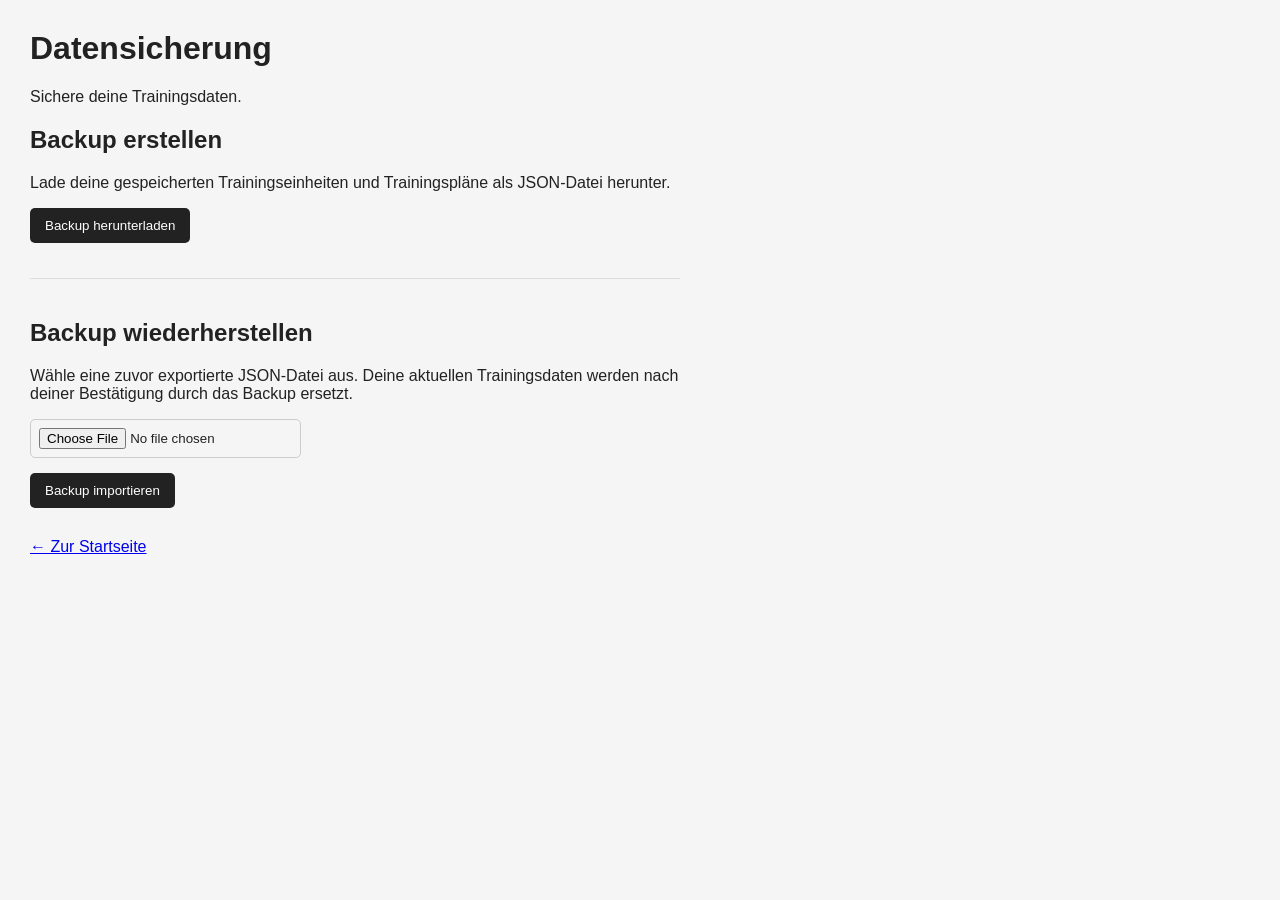
==== backup.html @ e6b53d6e "Add files via upload" ====
<!DOCTYPE html>
<html lang="de">
<head>
    <meta charset="UTF-8">
    <meta name="viewport" content="width=device-width, initial-scale=1.0">

    <title>Datensicherung – Gym Tracker</title>

    <!-- Gemeinsames Design -->
    <link rel="stylesheet" href="style.css">

    <!-- Funktionen zum Laden gespeicherter Daten -->
    <script src="storage.js" defer></script>

    <!-- Funktionen zur Datensicherung -->
    <script src="backup.js" defer></script>
</head>

<body>

    <header>
        <h1>Datensicherung</h1>
        <p>Sichere deine Trainingsdaten.</p>
    </header>

    <main>

        <section>
            <h2>Backup erstellen</h2>

            <p>
                Lade deine gespeicherten Trainingseinheiten
                und Trainingspläne als JSON-Datei herunter.
            </p>

            <!-- Startet den Export der Daten -->
            <button type="button" id="export-backup">
                Backup herunterladen
            </button>

            <!-- Meldung nach dem Export -->
            <p id="backup-status" role="status"></p>
        </section>

        <!-- ==========================================
            BACKUP IMPORTIEREN
            ========================================== -->

        <section id="import-section">

            <h2>Backup wiederherstellen</h2>

            <p>
                Wähle eine zuvor exportierte JSON-Datei aus.
                Deine aktuellen Trainingsdaten werden nach
                deiner Bestätigung durch das Backup ersetzt.
            </p>

            <!-- Nur JSON-Dateien zur Auswahl anbieten -->
            <input
                type="file"
                id="backup-file"
                accept=".json,application/json"
            >

            <!-- Importierte Daten überprüfen und wiederherstellen -->
            <button type="button" id="import-backup">
                Backup importieren
            </button>

            <!-- Erfolgsmeldungen und Fehler -->
            <p id="import-status" role="status"></p>

        </section>

        <nav>
            <a href="index.html">← Zur Startseite</a>
        </nav>

    </main>

</body>
</html>
---- style.css ----
/* ==========================================
   ALLGEMEINES DESIGN
   ========================================== */

body {
    font-family: Arial, sans-serif;
    background-color: #f5f5f5;
    color: #222;
    margin: 30px;
}

/* Hauptbereich der Anwendung */
main {
    max-width: 650px;
}


/* ==========================================
   ÜBUNGEN UND SÄTZE
   ========================================== */

/* Rahmen für einzelne Übungen */
.exercise {
    background-color: white;
    border: 1px solid #ddd;
    border-radius: 8px;
    padding: 20px;
    margin-bottom: 20px;
}

/* Abstand zwischen den Sätzen */
.set {
    margin-bottom: 15px;
}


/* ==========================================
   EINGABEFELDER UND BUTTONS
   ========================================== */

input {
    padding: 8px;
    margin: 5px;
    border: 1px solid #ccc;
    border-radius: 5px;
}

button {
    padding: 10px 15px;
    background-color: #222;
    color: white;
    border: none;
    border-radius: 5px;
    cursor: pointer;
}

/* Button verändert sich beim Darüberfahren */
button:hover {
    background-color: #444;
}


/* ==========================================
   TRAININGSHISTORIE
   ========================================== */

/* Einzelne gespeicherte Trainingseinheit */
.history-workout {
    background-color: white;
    border: 1px solid #ddd;
    border-radius: 8px;
    padding: 15px;
    margin-bottom: 15px;
}

/* Anklickbare Überschrift des Trainings */
.history-workout summary {
    cursor: pointer;
    font-weight: bold;
    padding: 5px;
}

/* Abstand der angezeigten Sätze */
.history-workout p {
    margin: 8px 0;
}

/* Übungsüberschriften */
.history-workout h4 {
    margin-top: 20px;
    margin-bottom: 10px;
}

/* Navigation am Seitenende */
nav {
    margin-top: 30px;
}


/* ==========================================
   LETZTE TRAININGSWERTE
   ========================================== */

.last-workout-info {
    background-color: #f5f5f5;
    border-radius: 6px;
    padding: 12px;
    margin: 15px 0;
}

.last-workout-info h4 {
    margin-top: 0;
}

.last-workout-info p {
    margin: 6px 0;
}


/* ==========================================
   ENTFERNEN-BUTTONS
   ========================================== */

/* Rote Buttons zum Entfernen */
.remove-set,
.remove-exercise {
    background-color: #dc3545;
    font-size: 12px;
    padding: 7px 10px;
    margin: 5px 0 10px;
}

/* Button beim Darüberfahren */
.remove-set:hover,
.remove-exercise:hover {
    background-color: #b02a37;
}


/* ==========================================
   TRAININGSPLAN ERSTELLEN
   ========================================== */

/* Abstand zwischen den Übungen */
.plan-exercise {
    background-color: white;
    border: 1px solid #ddd;
    border-radius: 8px;
    padding: 15px;
    margin-bottom: 12px;
}

/* Entfernen-Button */
.remove-plan-exercise {
    background-color: #dc3545;
}

.remove-plan-exercise:hover {
    background-color: #b02a37;
}


/* ==========================================
   TRAININGSPLÄNE AUF DER STARTSEITE
   ========================================== */

/* Einzelne Trainingsplan-Karte */
.plan-card {
    background-color: white;
    border: 1px solid #ddd;
    border-radius: 8px;
    padding: 15px;
    margin: 12px 0;
}

/* Name des Trainingsplans */
.plan-card h3 {
    margin-top: 0;
}

/* Anzahl der Übungen */
.plan-card p {
    color: #666;
    margin-bottom: 0;
}


/* ==========================================
   ANKLICKBARE TRAININGSPLÄNE
   ========================================== */

.plan-card {
    display: block;
    text-decoration: none;
    color: inherit;
    cursor: pointer;
}

/* Visuelles Feedback beim Darüberfahren */
.plan-card:hover {
    background-color: #f0f0f0;
    border-color: #aaa;
}


/* ==========================================
   AKTIONEN FÜR TRAININGSPLÄNE
   ========================================== */

.plan-action {
    display: inline-block;
    padding: 10px 14px;
    margin: 8px 8px 0 0;
    background-color: #222;
    color: white;
    text-decoration: none;
    border-radius: 5px;
    font-size: 14px;
}

.plan-action:hover {
    background-color: #444;
}


/* ==========================================
   TRAININGSPLAN LÖSCHEN
   ========================================== */

/* Roter Löschen-Button */
.delete-plan {
    background-color: #dc3545;
    margin: 8px 0 0;
}

.delete-plan:hover {
    background-color: #b02a37;
}


/* ==========================================
   BACKUP IMPORTIEREN
   ========================================== */

/* Abstand zum oberen Exportbereich */
#import-section {
    margin-top: 35px;
    padding-top: 20px;
    border-top: 1px solid #ddd;
}

/* Abstand für die Dateiauswahl */
#backup-file {
    display: block;
    margin: 15px 0;
}


/* ==========================================
   TRAININGSHISTORIE - LÖSCHEN
   ========================================== */

/* Löschen-Button in einer Trainingseinheit */
.delete-workout {
    background-color: #dc3545;
    margin-top: 15px;
}

.delete-workout:hover {
    background-color: #b02a37;
}


/* ==========================================
   EINZELNE ÜBUNGEN AUS HISTORIE ENTFERNEN
   ========================================== */

.delete-exercise-history {
    background-color: #dc3545;
    font-size: 12px;
    padding: 7px 10px;
    margin: 5px 0 15px;
}

.delete-exercise-history:hover {
    background-color: #b02a37;
}


/* ==========================================
   GESPEICHERTE SÄTZE BEARBEITEN
   ========================================== */

/* Einzelner Satz in der Trainingshistorie */
.history-set {
    margin: 10px 0;
}

/* Kleiner Bearbeiten-Button */
.edit-set {
    margin-left: 12px;
    padding: 5px 10px;
    font-size: 12px;
}

/* Formular zum Bearbeiten eines Satzes */
.set-edit-form {
    display: flex;
    flex-wrap: wrap;
    gap: 8px;
    margin: 10px 0;
}

/* Eingabefelder für Gewicht und Wiederholungen */
.set-edit-form input {
    width: 90px;
    box-sizing: border-box;
}


/* ==========================================
   TRAININGSSTATISTIKEN
   ========================================== */

/* Abstand zwischen den Bereichen */
#statistics-section {
    margin-top: 30px;
}

/* Reiter nebeneinander anzeigen */
.stat-tabs {
    display: flex;
    flex-wrap: wrap;
    gap: 8px;
    margin: 20px 0;
}

/* Standarddesign der Reiter */
.stat-tab {
    background-color: #e5e5e5;
    color: #222;
}

/* Aktuell ausgewählter Reiter */
.stat-tab.active {
    background-color: #2563eb;
    color: white;
}

/* Bereich für das Diagramm */
#chart-container {
    background-color: white;
    border: 1px solid #ddd;
    border-radius: 8px;
    padding: 15px;
    margin-top: 20px;
}

/* Diagramm an die Bildschirmbreite anpassen */
#chart-container svg {
    display: block;
    width: 100%;
    height: auto;
}

/* Übungsauswahl */
#exercise-select {
    padding: 10px;
    border: 1px solid #ccc;
    border-radius: 5px;
}
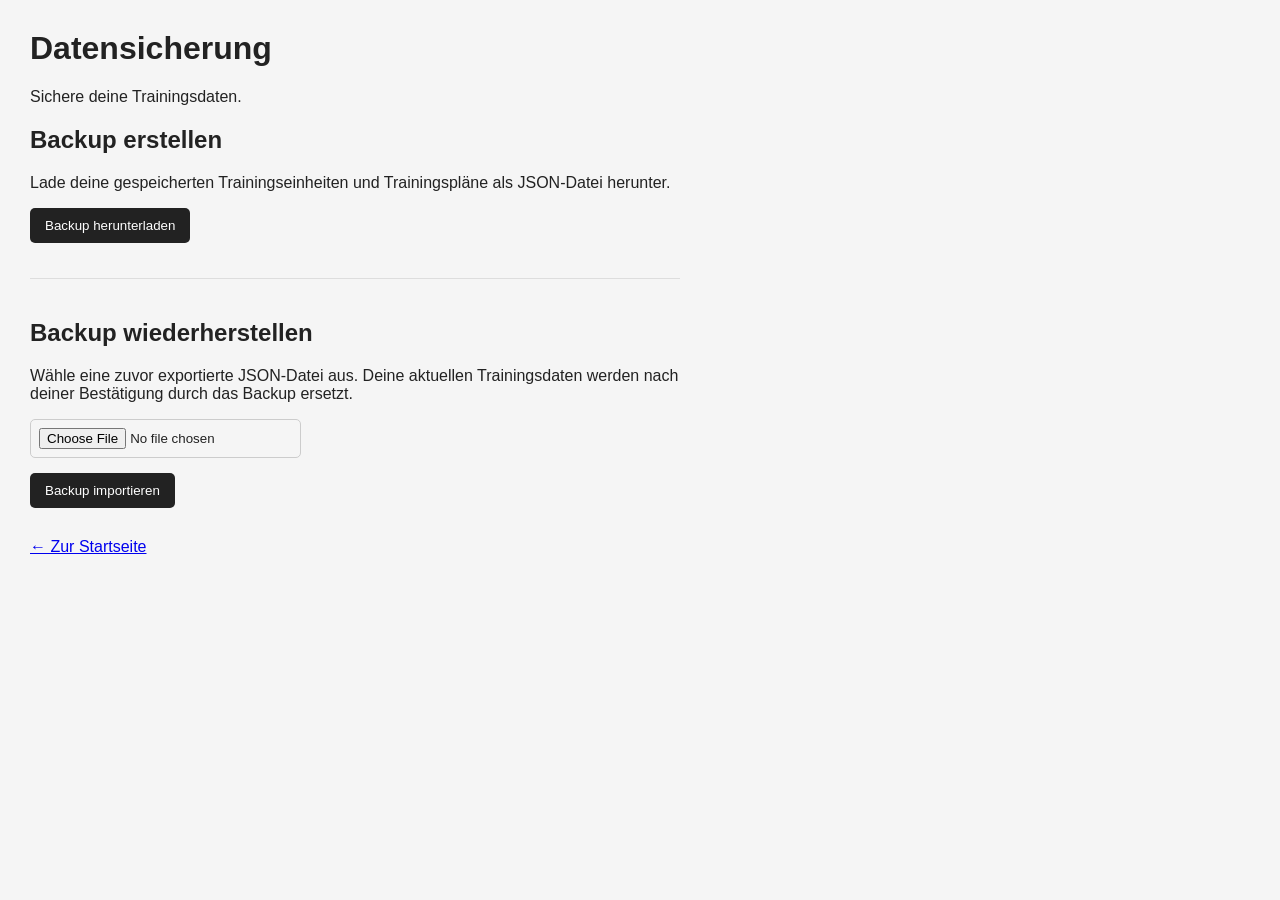
==== commit 4a5bf71b: "Aktuelle Gym-Tracker-Version sichern" ====
--- a/backup.html
+++ b/backup.html
@@ -1,84 +1,84 @@
-
-<!DOCTYPE html>
-<html lang="de">
-<head>
-    <meta charset="UTF-8">
-    <meta name="viewport" content="width=device-width, initial-scale=1.0">
-
-    <title>Datensicherung – Gym Tracker</title>
-
-    <!-- Gemeinsames Design -->
-    <link rel="stylesheet" href="style.css">
-
-    <!-- Funktionen zum Laden gespeicherter Daten -->
-    <script src="storage.js" defer></script>
-
-    <!-- Funktionen zur Datensicherung -->
-    <script src="backup.js" defer></script>
-</head>
-
-<body>
-
-    <header>
-        <h1>Datensicherung</h1>
-        <p>Sichere deine Trainingsdaten.</p>
-    </header>
-
-    <main>
-
-        <section>
-            <h2>Backup erstellen</h2>
-
-            <p>
-                Lade deine gespeicherten Trainingseinheiten
-                und Trainingspläne als JSON-Datei herunter.
-            </p>
-
-            <!-- Startet den Export der Daten -->
-            <button type="button" id="export-backup">
-                Backup herunterladen
-            </button>
-
-            <!-- Meldung nach dem Export -->
-            <p id="backup-status" role="status"></p>
-        </section>
-
-        <!-- ==========================================
-            BACKUP IMPORTIEREN
-            ========================================== -->
-
-        <section id="import-section">
-
-            <h2>Backup wiederherstellen</h2>
-
-            <p>
-                Wähle eine zuvor exportierte JSON-Datei aus.
-                Deine aktuellen Trainingsdaten werden nach
-                deiner Bestätigung durch das Backup ersetzt.
-            </p>
-
-            <!-- Nur JSON-Dateien zur Auswahl anbieten -->
-            <input
-                type="file"
-                id="backup-file"
-                accept=".json,application/json"
-            >
-
-            <!-- Importierte Daten überprüfen und wiederherstellen -->
-            <button type="button" id="import-backup">
-                Backup importieren
-            </button>
-
-            <!-- Erfolgsmeldungen und Fehler -->
-            <p id="import-status" role="status"></p>
-
-        </section>
-
-        <nav>
-            <a href="index.html">← Zur Startseite</a>
-        </nav>
-
-    </main>
-
-</body>
-</html>
+
+<!DOCTYPE html>
+<html lang="de">
+<head>
+    <meta charset="UTF-8">
+    <meta name="viewport" content="width=device-width, initial-scale=1.0">
+
+    <title>Datensicherung – Gym Tracker</title>
+
+    <!-- Gemeinsames Design -->
+    <link rel="stylesheet" href="style.css">
+
+    <!-- Funktionen zum Laden gespeicherter Daten -->
+    <script src="storage.js" defer></script>
+
+    <!-- Funktionen zur Datensicherung -->
+    <script src="backup.js" defer></script>
+</head>
+
+<body>
+
+    <header>
+        <h1>Datensicherung</h1>
+        <p>Sichere deine Trainingsdaten.</p>
+    </header>
+
+    <main>
+
+        <section>
+            <h2>Backup erstellen</h2>
+
+            <p>
+                Lade deine gespeicherten Trainingseinheiten
+                und Trainingspläne als JSON-Datei herunter.
+            </p>
+
+            <!-- Startet den Export der Daten -->
+            <button type="button" id="export-backup">
+                Backup herunterladen
+            </button>
+
+            <!-- Meldung nach dem Export -->
+            <p id="backup-status" role="status"></p>
+        </section>
+
+        <!-- ==========================================
+            BACKUP IMPORTIEREN
+            ========================================== -->
+
+        <section id="import-section">
+
+            <h2>Backup wiederherstellen</h2>
+
+            <p>
+                Wähle eine zuvor exportierte JSON-Datei aus.
+                Deine aktuellen Trainingsdaten werden nach
+                deiner Bestätigung durch das Backup ersetzt.
+            </p>
+
+            <!-- Nur JSON-Dateien zur Auswahl anbieten -->
+            <input
+                type="file"
+                id="backup-file"
+                accept=".json,application/json"
+            >
+
+            <!-- Importierte Daten überprüfen und wiederherstellen -->
+            <button type="button" id="import-backup">
+                Backup importieren
+            </button>
+
+            <!-- Erfolgsmeldungen und Fehler -->
+            <p id="import-status" role="status"></p>
+
+        </section>
+
+        <nav>
+            <a href="index.html">← Zur Startseite</a>
+        </nav>
+
+    </main>
+
+</body>
+</html>
--- a/style.css
+++ b/style.css
@@ -1,372 +1,1326 @@
-
-/* ==========================================
-   ALLGEMEINES DESIGN
-   ========================================== */
-
-body {
-    font-family: Arial, sans-serif;
-    background-color: #f5f5f5;
-    color: #222;
-    margin: 30px;
-}
-
-/* Hauptbereich der Anwendung */
-main {
-    max-width: 650px;
-}
-
-
-/* ==========================================
-   ÜBUNGEN UND SÄTZE
-   ========================================== */
-
-/* Rahmen für einzelne Übungen */
-.exercise {
-    background-color: white;
-    border: 1px solid #ddd;
-    border-radius: 8px;
-    padding: 20px;
-    margin-bottom: 20px;
-}
-
-/* Abstand zwischen den Sätzen */
-.set {
-    margin-bottom: 15px;
-}
-
-
-/* ==========================================
-   EINGABEFELDER UND BUTTONS
-   ========================================== */
-
-input {
-    padding: 8px;
-    margin: 5px;
-    border: 1px solid #ccc;
-    border-radius: 5px;
-}
-
-button {
-    padding: 10px 15px;
-    background-color: #222;
-    color: white;
-    border: none;
-    border-radius: 5px;
-    cursor: pointer;
-}
-
-/* Button verändert sich beim Darüberfahren */
-button:hover {
-    background-color: #444;
-}
-
-
-/* ==========================================
-   TRAININGSHISTORIE
-   ========================================== */
-
-/* Einzelne gespeicherte Trainingseinheit */
-.history-workout {
-    background-color: white;
-    border: 1px solid #ddd;
-    border-radius: 8px;
-    padding: 15px;
-    margin-bottom: 15px;
-}
-
-/* Anklickbare Überschrift des Trainings */
-.history-workout summary {
-    cursor: pointer;
-    font-weight: bold;
-    padding: 5px;
-}
-
-/* Abstand der angezeigten Sätze */
-.history-workout p {
-    margin: 8px 0;
-}
-
-/* Übungsüberschriften */
-.history-workout h4 {
-    margin-top: 20px;
-    margin-bottom: 10px;
-}
-
-/* Navigation am Seitenende */
-nav {
-    margin-top: 30px;
-}
-
-
-/* ==========================================
-   LETZTE TRAININGSWERTE
-   ========================================== */
-
-.last-workout-info {
-    background-color: #f5f5f5;
-    border-radius: 6px;
-    padding: 12px;
-    margin: 15px 0;
-}
-
-.last-workout-info h4 {
-    margin-top: 0;
-}
-
-.last-workout-info p {
-    margin: 6px 0;
-}
-
-
-/* ==========================================
-   ENTFERNEN-BUTTONS
-   ========================================== */
-
-/* Rote Buttons zum Entfernen */
-.remove-set,
-.remove-exercise {
-    background-color: #dc3545;
-    font-size: 12px;
-    padding: 7px 10px;
-    margin: 5px 0 10px;
-}
-
-/* Button beim Darüberfahren */
-.remove-set:hover,
-.remove-exercise:hover {
-    background-color: #b02a37;
-}
-
-
-/* ==========================================
-   TRAININGSPLAN ERSTELLEN
-   ========================================== */
-
-/* Abstand zwischen den Übungen */
-.plan-exercise {
-    background-color: white;
-    border: 1px solid #ddd;
-    border-radius: 8px;
-    padding: 15px;
-    margin-bottom: 12px;
-}
-
-/* Entfernen-Button */
-.remove-plan-exercise {
-    background-color: #dc3545;
-}
-
-.remove-plan-exercise:hover {
-    background-color: #b02a37;
-}
-
-
-/* ==========================================
-   TRAININGSPLÄNE AUF DER STARTSEITE
-   ========================================== */
-
-/* Einzelne Trainingsplan-Karte */
-.plan-card {
-    background-color: white;
-    border: 1px solid #ddd;
-    border-radius: 8px;
-    padding: 15px;
-    margin: 12px 0;
-}
-
-/* Name des Trainingsplans */
-.plan-card h3 {
-    margin-top: 0;
-}
-
-/* Anzahl der Übungen */
-.plan-card p {
-    color: #666;
-    margin-bottom: 0;
-}
-
-
-/* ==========================================
-   ANKLICKBARE TRAININGSPLÄNE
-   ========================================== */
-
-.plan-card {
-    display: block;
-    text-decoration: none;
-    color: inherit;
-    cursor: pointer;
-}
-
-/* Visuelles Feedback beim Darüberfahren */
-.plan-card:hover {
-    background-color: #f0f0f0;
-    border-color: #aaa;
-}
-
-
-/* ==========================================
-   AKTIONEN FÜR TRAININGSPLÄNE
-   ========================================== */
-
-.plan-action {
-    display: inline-block;
-    padding: 10px 14px;
-    margin: 8px 8px 0 0;
-    background-color: #222;
-    color: white;
-    text-decoration: none;
-    border-radius: 5px;
-    font-size: 14px;
-}
-
-.plan-action:hover {
-    background-color: #444;
-}
-
-
-/* ==========================================
-   TRAININGSPLAN LÖSCHEN
-   ========================================== */
-
-/* Roter Löschen-Button */
-.delete-plan {
-    background-color: #dc3545;
-    margin: 8px 0 0;
-}
-
-.delete-plan:hover {
-    background-color: #b02a37;
-}
-
-
-/* ==========================================
-   BACKUP IMPORTIEREN
-   ========================================== */
-
-/* Abstand zum oberen Exportbereich */
-#import-section {
-    margin-top: 35px;
-    padding-top: 20px;
-    border-top: 1px solid #ddd;
-}
-
-/* Abstand für die Dateiauswahl */
-#backup-file {
-    display: block;
-    margin: 15px 0;
-}
-
-
-/* ==========================================
-   TRAININGSHISTORIE - LÖSCHEN
-   ========================================== */
-
-/* Löschen-Button in einer Trainingseinheit */
-.delete-workout {
-    background-color: #dc3545;
-    margin-top: 15px;
-}
-
-.delete-workout:hover {
-    background-color: #b02a37;
-}
-
-
-/* ==========================================
-   EINZELNE ÜBUNGEN AUS HISTORIE ENTFERNEN
-   ========================================== */
-
-.delete-exercise-history {
-    background-color: #dc3545;
-    font-size: 12px;
-    padding: 7px 10px;
-    margin: 5px 0 15px;
-}
-
-.delete-exercise-history:hover {
-    background-color: #b02a37;
-}
-
-
-/* ==========================================
-   GESPEICHERTE SÄTZE BEARBEITEN
-   ========================================== */
-
-/* Einzelner Satz in der Trainingshistorie */
-.history-set {
-    margin: 10px 0;
-}
-
-/* Kleiner Bearbeiten-Button */
-.edit-set {
-    margin-left: 12px;
-    padding: 5px 10px;
-    font-size: 12px;
-}
-
-/* Formular zum Bearbeiten eines Satzes */
-.set-edit-form {
-    display: flex;
-    flex-wrap: wrap;
-    gap: 8px;
-    margin: 10px 0;
-}
-
-/* Eingabefelder für Gewicht und Wiederholungen */
-.set-edit-form input {
-    width: 90px;
-    box-sizing: border-box;
-}
-
-
-/* ==========================================
-   TRAININGSSTATISTIKEN
-   ========================================== */
-
-/* Abstand zwischen den Bereichen */
-#statistics-section {
-    margin-top: 30px;
-}
-
-/* Reiter nebeneinander anzeigen */
-.stat-tabs {
-    display: flex;
-    flex-wrap: wrap;
-    gap: 8px;
-    margin: 20px 0;
-}
-
-/* Standarddesign der Reiter */
-.stat-tab {
-    background-color: #e5e5e5;
-    color: #222;
-}
-
-/* Aktuell ausgewählter Reiter */
-.stat-tab.active {
-    background-color: #2563eb;
-    color: white;
-}
-
-/* Bereich für das Diagramm */
-#chart-container {
-    background-color: white;
-    border: 1px solid #ddd;
-    border-radius: 8px;
-    padding: 15px;
-    margin-top: 20px;
-}
-
-/* Diagramm an die Bildschirmbreite anpassen */
-#chart-container svg {
-    display: block;
-    width: 100%;
-    height: auto;
-}
-
-/* Übungsauswahl */
-#exercise-select {
-    padding: 10px;
-    border: 1px solid #ccc;
-    border-radius: 5px;
-}
+
+/* ==========================================
+   ALLGEMEINES DESIGN
+   ========================================== */
+
+body {
+    font-family: Arial, sans-serif;
+    background-color: #f5f5f5;
+    color: #222;
+    margin: 30px;
+}
+
+/* Hauptbereich der Anwendung */
+main {
+    max-width: 650px;
+}
+
+
+/* ==========================================
+   ÜBUNGEN UND SÄTZE
+   ========================================== */
+
+/* Rahmen für einzelne Übungen */
+.exercise {
+    background-color: white;
+    border: 1px solid #ddd;
+    border-radius: 8px;
+    padding: 20px;
+    margin-bottom: 20px;
+}
+
+/* Abstand zwischen den Sätzen */
+.set {
+    margin-bottom: 15px;
+}
+
+
+/* ==========================================
+   EINGABEFELDER UND BUTTONS
+   ========================================== */
+
+input {
+    padding: 8px;
+    margin: 5px;
+    border: 1px solid #ccc;
+    border-radius: 5px;
+}
+
+button {
+    padding: 10px 15px;
+    background-color: #222;
+    color: white;
+    border: none;
+    border-radius: 5px;
+    cursor: pointer;
+}
+
+/* Button verändert sich beim Darüberfahren */
+button:hover {
+    background-color: #444;
+}
+
+
+/* ==========================================
+   TRAININGSHISTORIE
+   ========================================== */
+
+/* Einzelne gespeicherte Trainingseinheit */
+.history-workout {
+    background-color: white;
+    border: 1px solid #ddd;
+    border-radius: 8px;
+    padding: 15px;
+    margin-bottom: 15px;
+}
+
+/* Anklickbare Überschrift des Trainings */
+.history-workout summary {
+    cursor: pointer;
+    font-weight: bold;
+    padding: 5px;
+}
+
+/* Abstand der angezeigten Sätze */
+.history-workout p {
+    margin: 8px 0;
+}
+
+/* Übungsüberschriften */
+.history-workout h4 {
+    margin-top: 20px;
+    margin-bottom: 10px;
+}
+
+/* Navigation am Seitenende */
+nav {
+    margin-top: 30px;
+}
+
+
+/* ==========================================
+   LETZTE TRAININGSWERTE
+   ========================================== */
+
+.last-workout-info {
+    background-color: #f5f5f5;
+    border-radius: 6px;
+    padding: 12px;
+    margin: 15px 0;
+}
+
+.last-workout-info h4 {
+    margin-top: 0;
+}
+
+.last-workout-info p {
+    margin: 6px 0;
+}
+
+
+/* ==========================================
+   ENTFERNEN-BUTTONS
+   ========================================== */
+
+/* Rote Buttons zum Entfernen */
+.remove-set,
+.remove-exercise {
+    background-color: #dc3545;
+    font-size: 12px;
+    padding: 7px 10px;
+    margin: 5px 0 10px;
+}
+
+/* Button beim Darüberfahren */
+.remove-set:hover,
+.remove-exercise:hover {
+    background-color: #b02a37;
+}
+
+
+/* ==========================================
+   TRAININGSPLAN ERSTELLEN
+   ========================================== */
+
+/* Abstand zwischen den Übungen */
+.plan-exercise {
+    background-color: white;
+    border: 1px solid #ddd;
+    border-radius: 8px;
+    padding: 15px;
+    margin-bottom: 12px;
+}
+
+/* Entfernen-Button */
+.remove-plan-exercise {
+    background-color: #dc3545;
+}
+
+.remove-plan-exercise:hover {
+    background-color: #b02a37;
+}
+
+
+/* ==========================================
+   TRAININGSPLÄNE AUF DER STARTSEITE
+   ========================================== */
+
+/* Einzelne Trainingsplan-Karte */
+.plan-card {
+    background-color: white;
+    border: 1px solid #ddd;
+    border-radius: 8px;
+    padding: 15px;
+    margin: 12px 0;
+}
+
+/* Name des Trainingsplans */
+.plan-card h3 {
+    margin-top: 0;
+}
+
+/* Anzahl der Übungen */
+.plan-card p {
+    color: #666;
+    margin-bottom: 0;
+}
+
+
+/* ==========================================
+   ANKLICKBARE TRAININGSPLÄNE
+   ========================================== */
+
+.plan-card {
+    display: block;
+    text-decoration: none;
+    color: inherit;
+    cursor: pointer;
+}
+
+/* Visuelles Feedback beim Darüberfahren */
+.plan-card:hover {
+    background-color: #f0f0f0;
+    border-color: #aaa;
+}
+
+
+/* ==========================================
+   AKTIONEN FÜR TRAININGSPLÄNE
+   ========================================== */
+
+.plan-action {
+    display: inline-block;
+    padding: 10px 14px;
+    margin: 8px 8px 0 0;
+    background-color: #222;
+    color: white;
+    text-decoration: none;
+    border-radius: 5px;
+    font-size: 14px;
+}
+
+.plan-action:hover {
+    background-color: #444;
+}
+
+
+/* ==========================================
+   TRAININGSPLAN LÖSCHEN
+   ========================================== */
+
+/* Roter Löschen-Button */
+.delete-plan {
+    background-color: #dc3545;
+    margin: 8px 0 0;
+}
+
+.delete-plan:hover {
+    background-color: #b02a37;
+}
+
+
+/* ==========================================
+   BACKUP IMPORTIEREN
+   ========================================== */
+
+/* Abstand zum oberen Exportbereich */
+#import-section {
+    margin-top: 35px;
+    padding-top: 20px;
+    border-top: 1px solid #ddd;
+}
+
+/* Abstand für die Dateiauswahl */
+#backup-file {
+    display: block;
+    margin: 15px 0;
+}
+
+
+/* ==========================================
+   TRAININGSHISTORIE - LÖSCHEN
+   ========================================== */
+
+/* Löschen-Button in einer Trainingseinheit */
+.delete-workout {
+    background-color: #dc3545;
+    margin-top: 15px;
+}
+
+.delete-workout:hover {
+    background-color: #b02a37;
+}
+
+
+/* ==========================================
+   EINZELNE ÜBUNGEN AUS HISTORIE ENTFERNEN
+   ========================================== */
+
+.delete-exercise-history {
+    background-color: #dc3545;
+    font-size: 12px;
+    padding: 7px 10px;
+    margin: 5px 0 15px;
+}
+
+.delete-exercise-history:hover {
+    background-color: #b02a37;
+}
+
+
+/* ==========================================
+   GESPEICHERTE SÄTZE BEARBEITEN
+   ========================================== */
+
+/* Einzelner Satz in der Trainingshistorie */
+.history-set {
+    margin: 10px 0;
+}
+
+/* Kleiner Bearbeiten-Button */
+.edit-set {
+    margin-left: 12px;
+    padding: 5px 10px;
+    font-size: 12px;
+}
+
+/* Formular zum Bearbeiten eines Satzes */
+.set-edit-form {
+    display: flex;
+    flex-wrap: wrap;
+    gap: 8px;
+    margin: 10px 0;
+}
+
+/* Eingabefelder für Gewicht und Wiederholungen */
+.set-edit-form input {
+    width: 90px;
+    box-sizing: border-box;
+}
+
+
+/* ==========================================
+   TRAININGSSTATISTIKEN
+   ========================================== */
+
+/* Abstand zwischen den Bereichen */
+#statistics-section {
+    margin-top: 30px;
+}
+
+/* Reiter nebeneinander anzeigen */
+.stat-tabs {
+    display: flex;
+    flex-wrap: wrap;
+    gap: 8px;
+    margin: 20px 0;
+}
+
+/* Standarddesign der Reiter */
+.stat-tab {
+    background-color: #e5e5e5;
+    color: #222;
+}
+
+/* Aktuell ausgewählter Reiter */
+.stat-tab.active {
+    background-color: #2563eb;
+    color: white;
+}
+
+/* Bereich für das Diagramm */
+#chart-container {
+    background-color: white;
+    border: 1px solid #ddd;
+    border-radius: 8px;
+    padding: 15px;
+    margin-top: 20px;
+}
+
+/* Diagramm an die Bildschirmbreite anpassen */
+#chart-container svg {
+    display: block;
+    width: 100%;
+    height: auto;
+}
+
+/* Übungsauswahl */
+#exercise-select {
+    padding: 10px;
+    border: 1px solid #ccc;
+    border-radius: 5px;
+}
+
+
+/* ==========================================
+   NEUES STARTSEITEN-DESIGN
+   ========================================== */
+
+/* Nur die Startseite erhält den Dark Mode */
+body.home-page {
+    margin: 0;
+    min-height: 100vh;
+    background: #0c1220;
+    color: #f9fafb;
+    font-family: Arial, sans-serif;
+}
+
+/* Alle Elemente berücksichtigen ihre Innenabstände */
+.home-page * {
+    box-sizing: border-box;
+}
+
+/* ==========================================
+   HEADER
+   ========================================== */
+
+.home-header {
+    max-width: 1050px;
+    margin: auto;
+    padding: 25px 24px;
+
+    display: flex;
+    justify-content: space-between;
+    align-items: center;
+}
+
+.home-logo {
+    display: flex;
+    align-items: center;
+    gap: 10px;
+
+    color: white;
+    text-decoration: none;
+    font-size: 18px;
+    font-weight: bold;
+    letter-spacing: 1px;
+}
+
+.logo-icon {
+    display: grid;
+    place-items: center;
+
+    width: 38px;
+    height: 38px;
+
+    background: #5044c7;
+    border-radius: 12px;
+    color: white;
+}
+
+.home-label {
+    background: #1c2536;
+    color: #a5b4fc;
+    padding: 8px 12px;
+    border-radius: 20px;
+    font-size: 11px;
+    letter-spacing: 1px;
+}
+
+/* ==========================================
+   HAUPTBEREICH
+   ========================================== */
+
+.home-main {
+    max-width: 950px;
+    margin: 0 auto;
+    padding: 25px 24px 110px;
+}
+
+.home-welcome {
+    margin-bottom: 32px;
+}
+
+.home-eyebrow {
+    font-size: 11px;
+    font-weight: bold;
+    letter-spacing: 2px;
+    color: #a5b4fc;
+}
+
+.home-welcome h1 {
+    font-size: clamp(30px, 6vw, 46px);
+    margin: 12px 0;
+    letter-spacing: -1px;
+}
+
+.home-welcome > p:last-child {
+    color: #9ca3af;
+    font-size: 15px;
+}
+
+/* ==========================================
+   FREIES TRAINING
+   ========================================== */
+
+.free-workout-card {
+    display: flex;
+    flex-direction: column;
+    justify-content: space-between;
+    gap: 25px;
+
+    min-height: 230px;
+    padding: 26px;
+
+    background: linear-gradient(
+        135deg,
+        #6357df,
+        #4338ca
+    );
+
+    color: white;
+    text-decoration: none;
+    border-radius: 20px;
+
+    box-shadow: 0 12px 30px rgba(67, 56, 202, 0.2);
+    transition: transform 0.2s;
+}
+
+.free-workout-card:hover {
+    transform: translateY(-3px);
+}
+
+.workout-card-top {
+    display: flex;
+    justify-content: space-between;
+    align-items: center;
+}
+
+.workout-icon {
+    font-size: 25px;
+}
+
+.workout-arrow {
+    font-size: 26px;
+}
+
+.free-workout-card h2 {
+    margin: 0 0 8px;
+    font-size: 23px;
+}
+
+.free-workout-card p {
+    margin: 0;
+    color: #e0e7ff;
+    font-size: 14px;
+    line-height: 1.6;
+}
+
+.start-link {
+    font-weight: bold;
+    font-size: 14px;
+}
+
+/* ==========================================
+   MEINE TRAININGSPLÄNE
+   ========================================== */
+
+.home-plans {
+    margin-top: 40px;
+}
+
+.section-heading h2 {
+    font-size: 21px;
+    margin-bottom: 20px;
+}
+
+/* Gespeicherte Pläne als Grid darstellen */
+.home-page #saved-plans {
+    display: grid;
+    grid-template-columns: repeat(2, minmax(0, 1fr));
+    gap: 14px;
+}
+
+/* Bestehende, von home.js erstellte Karten */
+.home-page .plan-card {
+    background: #1c2536;
+    border: 1px solid #323c50;
+    border-radius: 16px;
+
+    padding: 20px;
+    margin: 0;
+
+    color: white;
+    cursor: default;
+
+    transition: background 0.2s, border-color 0.2s;
+}
+
+.home-page .plan-card:hover {
+    background: #252f43;
+    border-color: #7065e8;
+}
+
+.home-page .plan-card h3 {
+    font-size: 18px;
+    margin: 0 0 10px;
+}
+
+.home-page .plan-card p {
+    color: #9ca3af;
+    font-size: 13px;
+}
+
+/* Buttons für Plan starten und bearbeiten */
+.home-page .plan-action {
+    display: inline-block;
+    background: #393365;
+    color: #ddd6fe;
+
+    padding: 10px 12px;
+    margin: 12px 6px 0 0;
+
+    border-radius: 8px;
+    font-size: 12px;
+    font-weight: bold;
+}
+
+.home-page .plan-action:hover {
+    background: #5044c7;
+    color: white;
+}
+
+/* Bestehender Löschen-Button */
+.home-page .delete-plan {
+    display: inline-block;
+    background: #492935;
+    color: #fda4af;
+
+    padding: 10px 12px;
+    margin: 10px 0 0;
+
+    border-radius: 8px;
+    font-size: 12px;
+}
+
+.home-page .delete-plan:hover {
+    background: #7f1d1d;
+    color: white;
+}
+
+/* Neuen Trainingsplan erstellen */
+.create-plan-link {
+    display: flex;
+    justify-content: center;
+    align-items: center;
+    gap: 10px;
+
+    padding: 17px;
+    margin-top: 15px;
+
+    color: #c4b5fd;
+    background: #192234;
+    border: 1px dashed #5b5491;
+    border-radius: 14px;
+
+    text-decoration: none;
+    font-weight: bold;
+    font-size: 14px;
+}
+
+.create-plan-link:hover {
+    background: #252e46;
+}
+
+/* ==========================================
+   NAVIGATION
+   ========================================== */
+
+.home-page .home-navigation {
+    position: fixed;
+    bottom: 0;
+    left: 0;
+    right: 0;
+
+    display: flex;
+    justify-content: space-around;
+
+    margin: 0;
+    padding: 12px 8px;
+    padding-bottom: max(12px, env(safe-area-inset-bottom));
+
+    background: #111827;
+    border-top: 1px solid #30394b;
+
+    z-index: 100;
+}
+
+.home-navigation a {
+    display: flex;
+    flex-direction: column;
+    align-items: center;
+    justify-content: center;
+    gap: 5px;
+
+    flex: 1;
+
+    color: #9ca3af;
+    text-decoration: none;
+    font-size: 10px;
+}
+
+.home-navigation a.active {
+    color: #a5b4fc;
+}
+
+.nav-icon {
+    font-size: 23px;
+}
+
+/* ==========================================
+   SMARTPHONE-OPTIMIERUNG
+   ========================================== */
+
+@media (max-width: 600px) {
+
+    .home-header {
+        padding: 18px 18px;
+    }
+
+    .home-main {
+        padding: 18px 18px 110px;
+    }
+
+    .home-welcome {
+        margin-bottom: 25px;
+    }
+
+    .free-workout-card {
+        min-height: 210px;
+        padding: 22px;
+    }
+
+    /* Auf kleinen Displays Karten untereinander */
+    .home-page #saved-plans {
+        grid-template-columns: 1fr;
+    }
+
+    .home-page .plan-card {
+        padding: 18px;
+    }
+
+    .home-navigation a {
+        font-size: 10px;
+    }
+}
+
+/* ==========================================
+   SCHRITT 17 – TRAININGSSEITE DARK MODE
+   ========================================== */
+
+/* Grunddesign nur für training.html */
+body.training-page {
+    margin: 0;
+    min-height: 100vh;
+    background: #0c1220;
+    color: #f9fafb;
+    font-family: Arial, sans-serif;
+}
+
+/* Verhindert unerwartete Überbreiten */
+.training-page * {
+    box-sizing: border-box;
+}
+
+/* ==========================================
+   KOPFBEREICH
+   ========================================== */
+
+.training-header {
+    max-width: 900px;
+    margin: auto;
+    padding: 22px 20px;
+
+    display: flex;
+    justify-content: space-between;
+    align-items: center;
+
+    border-bottom: 1px solid #293244;
+}
+
+.training-back {
+    color: #a5b4fc;
+    text-decoration: none;
+    font-size: 14px;
+    font-weight: bold;
+}
+
+.training-header-title {
+    font-size: 13px;
+    font-weight: bold;
+    letter-spacing: 1px;
+    color: #e5e7eb;
+}
+
+/* ==========================================
+   HAUPTBEREICH
+   ========================================== */
+
+.training-main {
+    width: 100%;
+    max-width: 750px;
+    margin: 0 auto;
+    padding: 24px 18px 55px;
+}
+
+.training-intro {
+    margin-bottom: 30px;
+}
+
+.training-eyebrow {
+    color: #a5b4fc;
+    font-size: 11px;
+    letter-spacing: 2px;
+    font-weight: bold;
+}
+
+.training-intro h1 {
+    margin: 12px 0;
+    font-size: clamp(28px, 6vw, 42px);
+}
+
+.training-intro > p:last-child {
+    color: #9ca3af;
+    font-size: 14px;
+    line-height: 1.6;
+}
+
+/* ==========================================
+   ÜBUNGSKARTEN
+   ========================================== */
+
+.training-page .exercise {
+    background: #1c2536;
+    border: 1px solid #323c50;
+    border-radius: 18px;
+
+    padding: 20px;
+    margin-bottom: 20px;
+}
+
+.training-page .exercise h3 {
+    margin-top: 0;
+    color: #ffffff;
+}
+
+/* Allgemeine Eingabefelder im Training */
+.training-page input {
+    max-width: 100%;
+    background: #101827;
+    color: #ffffff;
+
+    border: 1px solid #465168;
+    border-radius: 10px;
+
+    padding: 12px;
+    margin: 6px 0;
+
+    font-size: 16px;
+}
+
+/* Hervorhebung beim Bearbeiten */
+.training-page input:focus {
+    outline: 2px solid #818cf8;
+    border-color: #818cf8;
+}
+
+/* ==========================================
+   EINZELNE SÄTZE
+   ========================================== */
+
+.training-page .set {
+    background: #141e2e;
+    border: 1px solid #303b50;
+    border-radius: 12px;
+
+    padding: 14px;
+    margin-bottom: 12px;
+}
+
+/* Überschriften und Beschriftungen */
+.training-page label {
+    color: #e5e7eb;
+    font-size: 13px;
+}
+
+/* Gewicht und Wiederholungen */
+.training-page .set input {
+    width: 110px;
+    max-width: 100%;
+}
+
+/* ==========================================
+   LETZTE TRAININGSWERTE
+   ========================================== */
+
+.training-page .last-workout-info {
+    background: #111827;
+    color: #cbd5e1;
+
+    border: 1px solid #374151;
+    border-radius: 10px;
+
+    padding: 12px;
+    margin: 15px 0;
+}
+
+/* ==========================================
+   BUTTONS
+   ========================================== */
+
+/* Alle Buttons auf der Trainingsseite */
+.training-page button {
+    border: none;
+    border-radius: 10px;
+
+    padding: 12px 16px;
+    font-size: 14px;
+    font-weight: bold;
+
+    cursor: pointer;
+}
+
+/* Übung hinzufügen */
+.training-page #add-exercise {
+    display: block;
+    width: 100%;
+    margin-top: 12px;
+
+    padding: 17px;
+
+    background: #1e293b;
+    color: #c4b5fd;
+    border: 1px dashed #6366f1;
+}
+
+.training-page #add-exercise:hover {
+    background: #303659;
+}
+
+/* Training speichern */
+.training-page #save-workout {
+    display: block;
+    width: 100%;
+
+    padding: 18px;
+    margin-top: 25px;
+
+    background: linear-gradient(
+        135deg,
+        #6357df,
+        #4338ca
+    );
+
+    color: white;
+    font-size: 16px;
+}
+
+.training-page #save-workout:hover {
+    background: #3730a3;
+}
+
+/* Löschen-Buttons bleiben rot */
+.training-page .remove-set,
+.training-page .remove-exercise {
+    background: #7f1d1d;
+    color: #fecaca;
+
+    font-size: 12px;
+    padding: 10px 12px;
+}
+
+.training-page .remove-set:hover,
+.training-page .remove-exercise:hover {
+    background: #991b1b;
+}
+
+/* ==========================================
+   STATUSMELDUNGEN
+   ========================================== */
+
+.training-page #save-status {
+    font-weight: bold;
+    margin-top: 18px;
+}
+
+.training-page #draft-status {
+    color: #86efac;
+    font-size: 13px;
+    margin-top: 12px;
+}
+
+.training-page #saved-count {
+    color: #94a3b8;
+    font-size: 12px;
+}
+
+/* ==========================================
+   SMARTPHONE-OPTIMIERUNG
+   ========================================== */
+
+@media (max-width: 600px) {
+
+    .training-header {
+        padding: 18px 16px;
+    }
+
+    .training-main {
+        padding: 20px 14px 45px;
+    }
+
+    .training-page .exercise {
+        padding: 16px;
+    }
+
+    .training-page .set {
+        padding: 12px;
+    }
+
+    /* Eingabefelder bleiben gut bedienbar */
+    .training-page .set input {
+        width: 100%;
+        max-width: 100%;
+    }
+
+    /* Buttons zur besseren Bedienbarkeit */
+    .training-page .exercise button {
+        min-height: 42px;
+    }
+
+    .training-page #save-workout {
+        min-height: 55px;
+    }
+}
+
+/* ==========================================
+   SCHRITT 17.2 – MOBILE SATZ-EINGABE
+   ========================================== */
+
+/* Satznummer und Entfernen-Button */
+.training-page .set-header {
+    display: flex;
+    justify-content: space-between;
+    align-items: center;
+    gap: 12px;
+    margin-bottom: 14px;
+}
+
+/* Satznummer hervorheben */
+.training-page .set-header h4 {
+    margin: 0;
+    font-size: 15px;
+    color: #f9fafb;
+}
+
+/* Entfernen-Button kompakt halten */
+.training-page .set-header .remove-set {
+    margin: 0;
+    padding: 9px 12px;
+    font-size: 12px;
+}
+
+/* Gewicht und Wiederholungen nebeneinander */
+.training-page .set-inputs {
+    display: grid;
+    grid-template-columns: repeat(2, minmax(0, 1fr));
+    gap: 12px;
+}
+
+/* Einzelner Eingabebereich */
+.training-page .set-field {
+    min-width: 0;
+    display: flex;
+    flex-direction: column;
+    gap: 6px;
+}
+
+/* Beschriftung */
+.training-page .set-field label {
+    font-size: 12px;
+    color: #9ca3af;
+}
+
+/* Eingabefelder nutzen ihre ganze Spaltenbreite */
+.training-page .set-field input {
+    width: 100%;
+    min-width: 0;
+    margin: 0;
+    font-size: 18px;
+    text-align: center;
+}
+
+/* Satz hinzufügen */
+.training-page .add-set {
+    width: 100%;
+    margin-top: 8px;
+    padding: 14px;
+    background: #393365;
+    color: #ddd6fe;
+}
+
+.training-page .add-set:hover {
+    background: #5044c7;
+}
+
+/* Besonders kleine Smartphone-Displays */
+@media (max-width: 360px) {
+
+    .training-page .set-inputs {
+        gap: 8px;
+    }
+
+    .training-page .set-field input {
+        padding: 10px 6px;
+        font-size: 16px;
+    }
+}
+
+
+/* ==========================================
+   SCHRITT 18.1 – TEILNEHMERAUSWAHL
+   ========================================== */
+
+.training-page .training-participants {
+    background: #1c2536;
+    border: 1px solid #323c50;
+    border-radius: 18px;
+    padding: 20px;
+    margin-bottom: 25px;
+}
+
+.training-page .training-participants h2 {
+    margin-top: 0;
+    font-size: 20px;
+}
+
+.training-page .training-participants p {
+    color: #9ca3af;
+    font-size: 14px;
+}
+
+/* Auswahlmöglichkeiten untereinander */
+.training-page .training-mode {
+    display: flex;
+    flex-direction: column;
+    gap: 12px;
+    margin-top: 18px;
+}
+
+.training-page .training-mode label {
+    display: flex;
+    align-items: center;
+    gap: 12px;
+
+    background: #141e2e;
+    border: 1px solid #374151;
+    border-radius: 12px;
+    padding: 14px;
+
+    cursor: pointer;
+}
+
+/* Radio-Buttons */
+.training-page .training-mode input {
+    width: 18px;
+    height: 18px;
+    margin: 0;
+    accent-color: #818cf8;
+}
+
+/* ==========================================
+   SCHRITT 18.2 – FREUNDESNAMEN
+   ========================================== */
+
+/* Versteckte Bereiche wirklich ausblenden */
+.training-page [hidden] {
+    display: none !important;
+}
+
+/* Eingabebereich für Freunde */
+.training-page #friends-section {
+    margin-top: 20px;
+    padding-top: 18px;
+    border-top: 1px solid #374151;
+}
+
+/* Auswahl der Freundesanzahl */
+.training-page #friend-count {
+    display: block;
+    width: 100%;
+    margin: 10px 0 20px;
+    padding: 13px;
+
+    background: #101827;
+    color: white;
+    border: 1px solid #465168;
+    border-radius: 10px;
+    font-size: 16px;
+}
+
+/* Abstand zwischen den Namensfeldern */
+.training-page .friend-field {
+    display: flex;
+    flex-direction: column;
+    gap: 6px;
+    margin-bottom: 14px;
+}
+
+/* Namensfelder */
+.training-page .friend-field input {
+    width: 100%;
+    margin: 0;
+}
+
+/* ==========================================
+   SCHRITT 18.3 – PERSONENAUSWAHL
+   ========================================== */
+
+.training-page .active-person-section {
+    margin: 25px 0 20px;
+}
+
+.training-page .active-person-section h2 {
+    font-size: 18px;
+    margin-bottom: 14px;
+}
+
+/* Teilnehmer nebeneinander darstellen */
+.training-page #person-tabs {
+    display: flex;
+    gap: 10px;
+    overflow-x: auto;
+    padding-bottom: 8px;
+}
+
+/* Einzelner Teilnehmer */
+.training-page .person-tab {
+    flex-shrink: 0;
+    background: #1c2536;
+    color: #9ca3af;
+    border: 1px solid #374151;
+    border-radius: 12px;
+    padding: 12px 20px;
+}
+
+/* Aktuell ausgewählte Person */
+.training-page .person-tab.active {
+    background: #5044c7;
+    color: white;
+    border-color: #818cf8;
+}
+
+/* ==========================================
+   MEHRPERSONEN-TRAINING IN DER HISTORIE
+   ========================================== */
+
+.history-person {
+    background: #f1f5f9;
+    border: 1px solid #cbd5e1;
+    border-radius: 10px;
+    padding: 15px;
+    margin-top: 15px;
+}
+
+.history-person h3 {
+    margin-top: 0;
+    color: #4338ca;
+}
+
+.history-person .history-exercise {
+    padding: 10px 0;
+    border-bottom: 1px solid #cbd5e1;
+}
+
+.history-person .history-exercise:last-child {
+    border-bottom: none;
+}
+
+/* ==========================================
+   STATISTIK – PERSONENAUSWAHL
+   ========================================== */
+
+#statistics-person-section {
+    margin: 25px 0;
+}
+
+#statistics-person-section h2 {
+    margin-bottom: 12px;
+}
+
+#statistics-person {
+    display: block;
+    width: 100%;
+    max-width: 350px;
+
+    margin-top: 10px;
+    padding: 12px;
+
+    background: white;
+    color: #222;
+
+    border: 1px solid #ccc;
+    border-radius: 8px;
+
+    font-size: 16px;
+}
+
+/* ==========================================
+   SCHRITT 18.7.1 – TEILNEHMER BESTÄTIGEN
+   ========================================== */
+
+.training-page #confirm-participants {
+    display: block;
+    width: 100%;
+    margin-top: 20px;
+    padding: 14px;
+
+    background: #5044c7;
+    color: white;
+}
+
+.training-page #confirm-participants:disabled {
+    background: #24513f;
+    color: #bbf7d0;
+    cursor: default;
+}
+
+/* Gesperrte Eingabefelder */
+.training-page .training-participants input:disabled,
+.training-page .training-participants select:disabled {
+    opacity: 0.65;
+    cursor: not-allowed;
+}
+
+.training-page #participants-status {
+    color: #86efac;
+    font-size: 13px;
+    margin-top: 12px;
+}
+
+/* Abgeschlossenes Training */
+.training-page #save-workout:disabled {
+    background: #24513f;
+    color: #bbf7d0;
+    cursor: default;
+    opacity: 0.85;
+}
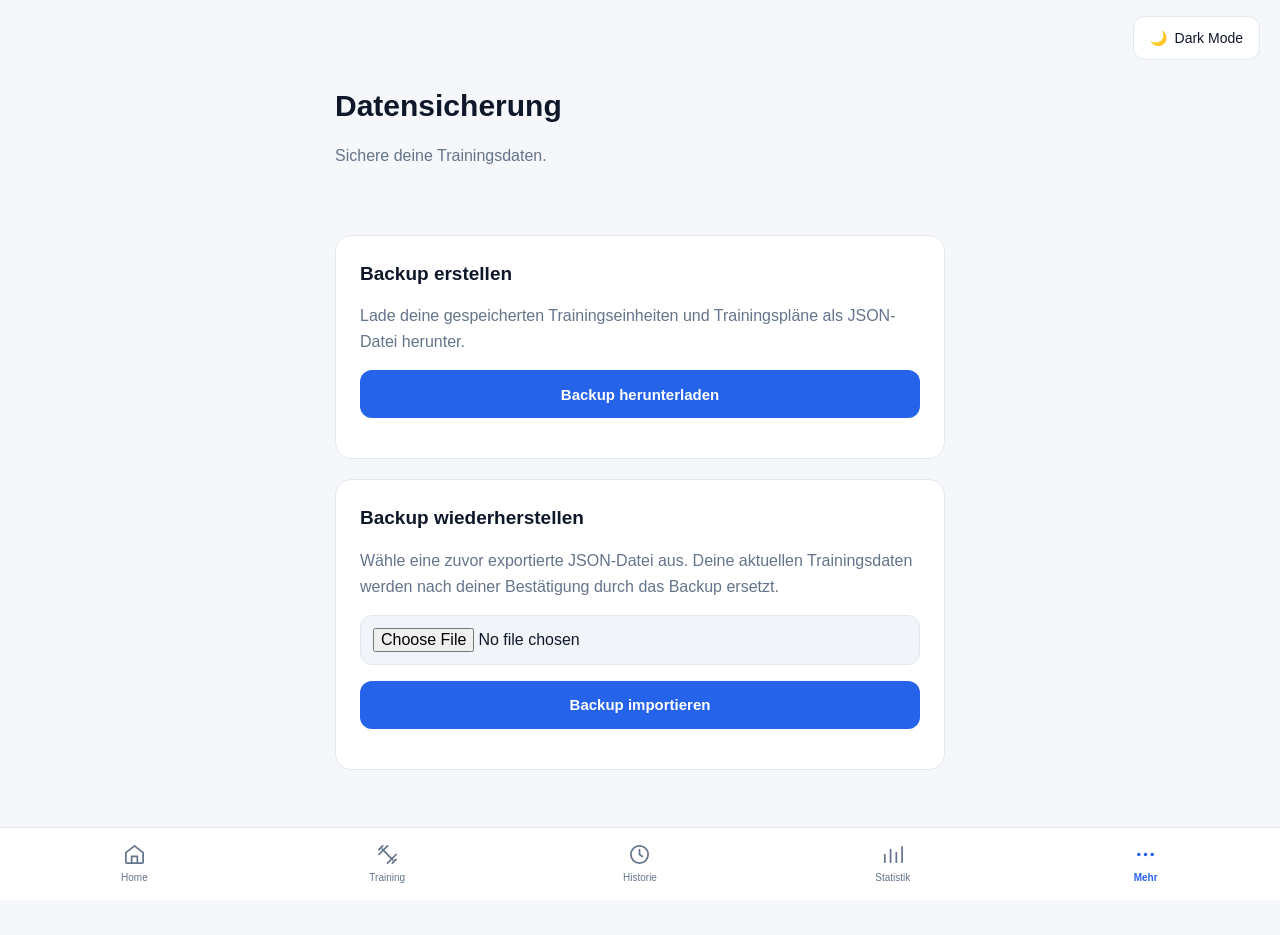
==== commit c096841f: "Complete Gym Tracker redesign and bug fixes" ====
--- a/backup.html
+++ b/backup.html
@@ -17,7 +17,17 @@
     <script src="backup.js" defer></script>
 </head>
 
-<body>
+<body class="backup-page">
+
+    <!-- ==========================================
+        LIGHT-/DARK-MODE UMSCHALTER
+        ========================================== -->
+
+    <button type="button" id="theme-toggle"
+            aria-label="Farbschema wechseln">
+        <span id="theme-icon" aria-hidden="true">🌙</span>
+        <span id="theme-label">Dark Mode</span>
+    </button>
 
     <header>
         <h1>Datensicherung</h1>
@@ -25,8 +35,8 @@
     </header>
 
     <main>
-
-        <section>
+        
+        <section class="backup-card">
             <h2>Backup erstellen</h2>
 
             <p>
@@ -73,12 +83,12 @@
             <p id="import-status" role="status"></p>
 
         </section>
-
-        <nav>
-            <a href="index.html">← Zur Startseite</a>
-        </nav>
-
     </main>
+    
+<!-- Gemeinsames Farbschema und Navigation -->
+<script src="theme.js"></script>
+<script src="navigation.js"></script>
 
 </body>
+
 </html>
--- a/style.css
+++ b/style.css
@@ -1,1326 +1,1214 @@
-
-/* ==========================================
-   ALLGEMEINES DESIGN
-   ========================================== */
-
+/* =========================================================
+   GYM TRACKER – BEREINIGTES DESIGN
+   Gemeinsame Farben + Navigation + einzelne Seiten.
+   Ersetzt die komplette bisherige style.css.
+   ========================================================= */
+
+/* 1. DESIGN-VARIABLEN ===================================== */
+:root {
+    color-scheme: light;
+    --color-primary: #2563eb;
+    --color-primary-hover: #1d4ed8;
+    --color-primary-soft: #eff6ff;
+    --color-background: #f5f7fa;
+    --color-surface: #ffffff;
+    --color-surface-secondary: #f1f5f9;
+    --color-text: #0f172a;
+    --color-text-secondary: #64748b;
+    --color-border: #e2e8f0;
+    --color-success: #16a34a;
+    --color-danger: #dc2626;
+    --radius-small: 8px;
+    --radius-medium: 12px;
+    --radius-large: 16px;
+    --spacing-small: 8px;
+    --spacing-medium: 16px;
+    --spacing-large: 24px;
+    --card-shadow: 0 3px 12px rgba(15, 23, 42, .04);
+}
+
+:root[data-theme="dark"] {
+    color-scheme: dark;
+    --color-primary: #3b82f6;
+    --color-primary-hover: #60a5fa;
+    --color-primary-soft: #1e3a5f;
+    --color-background: #101827;
+    --color-surface: #1e293b;
+    --color-surface-secondary: #273449;
+    --color-text: #f8fafc;
+    --color-text-secondary: #94a3b8;
+    --color-border: #334155;
+    --color-success: #4ade80;
+    --color-danger: #f87171;
+    --card-shadow: 0 3px 12px rgba(0, 0, 0, .12);
+}
+
+/* 2. GEMEINSAME GRUNDLAGEN ================================ */
+*, *::before, *::after { box-sizing: border-box; }
+html { min-width: 320px; }
 body {
-    font-family: Arial, sans-serif;
-    background-color: #f5f5f5;
-    color: #222;
-    margin: 30px;
-}
-
-/* Hauptbereich der Anwendung */
-main {
-    max-width: 650px;
-}
-
-
-/* ==========================================
-   ÜBUNGEN UND SÄTZE
-   ========================================== */
-
-/* Rahmen für einzelne Übungen */
-.exercise {
-    background-color: white;
-    border: 1px solid #ddd;
-    border-radius: 8px;
-    padding: 20px;
-    margin-bottom: 20px;
-}
-
-/* Abstand zwischen den Sätzen */
-.set {
-    margin-bottom: 15px;
-}
-
-
-/* ==========================================
-   EINGABEFELDER UND BUTTONS
-   ========================================== */
-
-input {
-    padding: 8px;
-    margin: 5px;
-    border: 1px solid #ccc;
-    border-radius: 5px;
-}
-
-button {
-    padding: 10px 15px;
-    background-color: #222;
-    color: white;
-    border: none;
-    border-radius: 5px;
-    cursor: pointer;
-}
-
-/* Button verändert sich beim Darüberfahren */
-button:hover {
-    background-color: #444;
-}
-
-
-/* ==========================================
-   TRAININGSHISTORIE
-   ========================================== */
-
-/* Einzelne gespeicherte Trainingseinheit */
-.history-workout {
-    background-color: white;
-    border: 1px solid #ddd;
-    border-radius: 8px;
-    padding: 15px;
-    margin-bottom: 15px;
-}
-
-/* Anklickbare Überschrift des Trainings */
-.history-workout summary {
-    cursor: pointer;
-    font-weight: bold;
-    padding: 5px;
-}
-
-/* Abstand der angezeigten Sätze */
-.history-workout p {
-    margin: 8px 0;
-}
-
-/* Übungsüberschriften */
-.history-workout h4 {
-    margin-top: 20px;
-    margin-bottom: 10px;
-}
-
-/* Navigation am Seitenende */
-nav {
-    margin-top: 30px;
-}
-
-
-/* ==========================================
-   LETZTE TRAININGSWERTE
-   ========================================== */
-
-.last-workout-info {
-    background-color: #f5f5f5;
-    border-radius: 6px;
-    padding: 12px;
-    margin: 15px 0;
-}
-
-.last-workout-info h4 {
-    margin-top: 0;
-}
-
-.last-workout-info p {
-    margin: 6px 0;
-}
-
-
-/* ==========================================
-   ENTFERNEN-BUTTONS
-   ========================================== */
-
-/* Rote Buttons zum Entfernen */
-.remove-set,
-.remove-exercise {
-    background-color: #dc3545;
-    font-size: 12px;
-    padding: 7px 10px;
-    margin: 5px 0 10px;
-}
-
-/* Button beim Darüberfahren */
-.remove-set:hover,
-.remove-exercise:hover {
-    background-color: #b02a37;
-}
-
-
-/* ==========================================
-   TRAININGSPLAN ERSTELLEN
-   ========================================== */
-
-/* Abstand zwischen den Übungen */
-.plan-exercise {
-    background-color: white;
-    border: 1px solid #ddd;
-    border-radius: 8px;
-    padding: 15px;
-    margin-bottom: 12px;
-}
-
-/* Entfernen-Button */
-.remove-plan-exercise {
-    background-color: #dc3545;
-}
-
-.remove-plan-exercise:hover {
-    background-color: #b02a37;
-}
-
-
-/* ==========================================
-   TRAININGSPLÄNE AUF DER STARTSEITE
-   ========================================== */
-
-/* Einzelne Trainingsplan-Karte */
-.plan-card {
-    background-color: white;
-    border: 1px solid #ddd;
-    border-radius: 8px;
-    padding: 15px;
-    margin: 12px 0;
-}
-
-/* Name des Trainingsplans */
-.plan-card h3 {
-    margin-top: 0;
-}
-
-/* Anzahl der Übungen */
-.plan-card p {
-    color: #666;
-    margin-bottom: 0;
-}
-
-
-/* ==========================================
-   ANKLICKBARE TRAININGSPLÄNE
-   ========================================== */
-
-.plan-card {
-    display: block;
-    text-decoration: none;
-    color: inherit;
-    cursor: pointer;
-}
-
-/* Visuelles Feedback beim Darüberfahren */
-.plan-card:hover {
-    background-color: #f0f0f0;
-    border-color: #aaa;
-}
-
-
-/* ==========================================
-   AKTIONEN FÜR TRAININGSPLÄNE
-   ========================================== */
-
-.plan-action {
-    display: inline-block;
-    padding: 10px 14px;
-    margin: 8px 8px 0 0;
-    background-color: #222;
-    color: white;
-    text-decoration: none;
-    border-radius: 5px;
-    font-size: 14px;
-}
-
-.plan-action:hover {
-    background-color: #444;
-}
-
-
-/* ==========================================
-   TRAININGSPLAN LÖSCHEN
-   ========================================== */
-
-/* Roter Löschen-Button */
-.delete-plan {
-    background-color: #dc3545;
-    margin: 8px 0 0;
-}
-
-.delete-plan:hover {
-    background-color: #b02a37;
-}
-
-
-/* ==========================================
-   BACKUP IMPORTIEREN
-   ========================================== */
-
-/* Abstand zum oberen Exportbereich */
-#import-section {
-    margin-top: 35px;
-    padding-top: 20px;
-    border-top: 1px solid #ddd;
-}
-
-/* Abstand für die Dateiauswahl */
-#backup-file {
-    display: block;
-    margin: 15px 0;
-}
-
-
-/* ==========================================
-   TRAININGSHISTORIE - LÖSCHEN
-   ========================================== */
-
-/* Löschen-Button in einer Trainingseinheit */
-.delete-workout {
-    background-color: #dc3545;
-    margin-top: 15px;
-}
-
-.delete-workout:hover {
-    background-color: #b02a37;
-}
-
-
-/* ==========================================
-   EINZELNE ÜBUNGEN AUS HISTORIE ENTFERNEN
-   ========================================== */
-
-.delete-exercise-history {
-    background-color: #dc3545;
-    font-size: 12px;
-    padding: 7px 10px;
-    margin: 5px 0 15px;
-}
-
-.delete-exercise-history:hover {
-    background-color: #b02a37;
-}
-
-
-/* ==========================================
-   GESPEICHERTE SÄTZE BEARBEITEN
-   ========================================== */
-
-/* Einzelner Satz in der Trainingshistorie */
-.history-set {
-    margin: 10px 0;
-}
-
-/* Kleiner Bearbeiten-Button */
-.edit-set {
-    margin-left: 12px;
-    padding: 5px 10px;
-    font-size: 12px;
-}
-
-/* Formular zum Bearbeiten eines Satzes */
-.set-edit-form {
-    display: flex;
-    flex-wrap: wrap;
-    gap: 8px;
-    margin: 10px 0;
-}
-
-/* Eingabefelder für Gewicht und Wiederholungen */
-.set-edit-form input {
-    width: 90px;
-    box-sizing: border-box;
-}
-
-
-/* ==========================================
-   TRAININGSSTATISTIKEN
-   ========================================== */
-
-/* Abstand zwischen den Bereichen */
-#statistics-section {
-    margin-top: 30px;
-}
-
-/* Reiter nebeneinander anzeigen */
-.stat-tabs {
-    display: flex;
-    flex-wrap: wrap;
-    gap: 8px;
-    margin: 20px 0;
-}
-
-/* Standarddesign der Reiter */
-.stat-tab {
-    background-color: #e5e5e5;
-    color: #222;
-}
-
-/* Aktuell ausgewählter Reiter */
-.stat-tab.active {
-    background-color: #2563eb;
-    color: white;
-}
-
-/* Bereich für das Diagramm */
-#chart-container {
-    background-color: white;
-    border: 1px solid #ddd;
-    border-radius: 8px;
-    padding: 15px;
-    margin-top: 20px;
-}
-
-/* Diagramm an die Bildschirmbreite anpassen */
-#chart-container svg {
-    display: block;
-    width: 100%;
-    height: auto;
-}
-
-/* Übungsauswahl */
-#exercise-select {
-    padding: 10px;
-    border: 1px solid #ccc;
-    border-radius: 5px;
-}
-
-
-/* ==========================================
-   NEUES STARTSEITEN-DESIGN
-   ========================================== */
-
-/* Nur die Startseite erhält den Dark Mode */
-body.home-page {
+    min-width: 320px;
+    min-height: 100vh;
     margin: 0;
-    min-height: 100vh;
-    background: #0c1220;
-    color: #f9fafb;
-    font-family: Arial, sans-serif;
-}
-
-/* Alle Elemente berücksichtigen ihre Innenabstände */
-.home-page * {
-    box-sizing: border-box;
-}
-
-/* ==========================================
-   HEADER
-   ========================================== */
-
-.home-header {
-    max-width: 1050px;
-    margin: auto;
-    padding: 25px 24px;
-
-    display: flex;
-    justify-content: space-between;
-    align-items: center;
-}
-
-.home-logo {
-    display: flex;
-    align-items: center;
-    gap: 10px;
-
-    color: white;
-    text-decoration: none;
-    font-size: 18px;
-    font-weight: bold;
-    letter-spacing: 1px;
-}
-
-.logo-icon {
-    display: grid;
-    place-items: center;
-
-    width: 38px;
-    height: 38px;
-
-    background: #5044c7;
-    border-radius: 12px;
-    color: white;
-}
-
-.home-label {
-    background: #1c2536;
-    color: #a5b4fc;
-    padding: 8px 12px;
-    border-radius: 20px;
-    font-size: 11px;
-    letter-spacing: 1px;
-}
-
-/* ==========================================
-   HAUPTBEREICH
-   ========================================== */
-
-.home-main {
-    max-width: 950px;
-    margin: 0 auto;
-    padding: 25px 24px 110px;
-}
-
-.home-welcome {
-    margin-bottom: 32px;
-}
-
-.home-eyebrow {
-    font-size: 11px;
-    font-weight: bold;
-    letter-spacing: 2px;
-    color: #a5b4fc;
-}
-
-.home-welcome h1 {
-    font-size: clamp(30px, 6vw, 46px);
-    margin: 12px 0;
-    letter-spacing: -1px;
-}
-
-.home-welcome > p:last-child {
-    color: #9ca3af;
-    font-size: 15px;
-}
-
-/* ==========================================
-   FREIES TRAINING
-   ========================================== */
-
-.free-workout-card {
-    display: flex;
-    flex-direction: column;
-    justify-content: space-between;
-    gap: 25px;
-
-    min-height: 230px;
-    padding: 26px;
-
-    background: linear-gradient(
-        135deg,
-        #6357df,
-        #4338ca
-    );
-
-    color: white;
-    text-decoration: none;
-    border-radius: 20px;
-
-    box-shadow: 0 12px 30px rgba(67, 56, 202, 0.2);
-    transition: transform 0.2s;
-}
-
-.free-workout-card:hover {
-    transform: translateY(-3px);
-}
-
-.workout-card-top {
-    display: flex;
-    justify-content: space-between;
-    align-items: center;
-}
-
-.workout-icon {
-    font-size: 25px;
-}
-
-.workout-arrow {
-    font-size: 26px;
-}
-
-.free-workout-card h2 {
-    margin: 0 0 8px;
-    font-size: 23px;
-}
-
-.free-workout-card p {
+    padding-bottom: calc(95px + env(safe-area-inset-bottom));
+    background: var(--color-background);
+    color: var(--color-text);
+    font-family: -apple-system, BlinkMacSystemFont, "Segoe UI", sans-serif;
+    line-height: 1.45;
+}
+main { min-width: 0; }
+button, input, select, textarea { font: inherit; }
+button { cursor: pointer; }
+button:disabled { cursor: not-allowed; }
+a { -webkit-tap-highlight-color: transparent; }
+[hidden] { display: none !important; }
+:focus-visible { outline: 2px solid var(--color-primary); outline-offset: 3px; }
+input, select, textarea { max-width: 100%; }
+
+/* Fester Navigationsbereich auf allen Seiten */
+.home-navigation {
+    position: fixed;
+    bottom: 0; left: 0; right: 0;
+    display: flex;
+    justify-content: space-around;
+    gap: 0;
     margin: 0;
-    color: #e0e7ff;
-    font-size: 14px;
-    line-height: 1.6;
-}
-
-.start-link {
-    font-weight: bold;
-    font-size: 14px;
-}
-
-/* ==========================================
-   MEINE TRAININGSPLÄNE
-   ========================================== */
-
-.home-plans {
-    margin-top: 40px;
-}
-
-.section-heading h2 {
-    font-size: 21px;
-    margin-bottom: 20px;
-}
-
-/* Gespeicherte Pläne als Grid darstellen */
-.home-page #saved-plans {
-    display: grid;
-    grid-template-columns: repeat(2, minmax(0, 1fr));
-    gap: 14px;
-}
-
-/* Bestehende, von home.js erstellte Karten */
-.home-page .plan-card {
-    background: #1c2536;
-    border: 1px solid #323c50;
-    border-radius: 16px;
-
-    padding: 20px;
-    margin: 0;
-
-    color: white;
-    cursor: default;
-
-    transition: background 0.2s, border-color 0.2s;
-}
-
-.home-page .plan-card:hover {
-    background: #252f43;
-    border-color: #7065e8;
-}
-
-.home-page .plan-card h3 {
-    font-size: 18px;
-    margin: 0 0 10px;
-}
-
-.home-page .plan-card p {
-    color: #9ca3af;
-    font-size: 13px;
-}
-
-/* Buttons für Plan starten und bearbeiten */
-.home-page .plan-action {
-    display: inline-block;
-    background: #393365;
-    color: #ddd6fe;
-
-    padding: 10px 12px;
-    margin: 12px 6px 0 0;
-
-    border-radius: 8px;
-    font-size: 12px;
-    font-weight: bold;
-}
-
-.home-page .plan-action:hover {
-    background: #5044c7;
-    color: white;
-}
-
-/* Bestehender Löschen-Button */
-.home-page .delete-plan {
-    display: inline-block;
-    background: #492935;
-    color: #fda4af;
-
-    padding: 10px 12px;
-    margin: 10px 0 0;
-
-    border-radius: 8px;
-    font-size: 12px;
-}
-
-.home-page .delete-plan:hover {
-    background: #7f1d1d;
-    color: white;
-}
-
-/* Neuen Trainingsplan erstellen */
-.create-plan-link {
-    display: flex;
-    justify-content: center;
-    align-items: center;
-    gap: 10px;
-
-    padding: 17px;
-    margin-top: 15px;
-
-    color: #c4b5fd;
-    background: #192234;
-    border: 1px dashed #5b5491;
-    border-radius: 14px;
-
-    text-decoration: none;
-    font-weight: bold;
-    font-size: 14px;
-}
-
-.create-plan-link:hover {
-    background: #252e46;
-}
-
-/* ==========================================
-   NAVIGATION
-   ========================================== */
-
-.home-page .home-navigation {
-    position: fixed;
-    bottom: 0;
-    left: 0;
-    right: 0;
-
-    display: flex;
-    justify-content: space-around;
-
-    margin: 0;
-    padding: 12px 8px;
-    padding-bottom: max(12px, env(safe-area-inset-bottom));
-
-    background: #111827;
-    border-top: 1px solid #30394b;
-
+    padding: 12px 8px max(12px, env(safe-area-inset-bottom));
+    background: var(--color-surface);
+    border-top: 1px solid var(--color-border);
     z-index: 100;
 }
-
 .home-navigation a {
     display: flex;
+    flex: 1;
+    min-width: 0;
+    min-height: 48px;
     flex-direction: column;
     align-items: center;
     justify-content: center;
     gap: 5px;
-
-    flex: 1;
-
-    color: #9ca3af;
+    color: var(--color-text-secondary);
+    text-align: center;
     text-decoration: none;
     font-size: 10px;
 }
-
-.home-navigation a.active {
-    color: #a5b4fc;
-}
-
-.nav-icon {
-    font-size: 23px;
-}
-
-/* ==========================================
-   SMARTPHONE-OPTIMIERUNG
-   ========================================== */
-
-@media (max-width: 600px) {
-
-    .home-header {
-        padding: 18px 18px;
-    }
-
-    .home-main {
-        padding: 18px 18px 110px;
-    }
-
-    .home-welcome {
-        margin-bottom: 25px;
-    }
-
-    .free-workout-card {
-        min-height: 210px;
-        padding: 22px;
-    }
-
-    /* Auf kleinen Displays Karten untereinander */
-    .home-page #saved-plans {
-        grid-template-columns: 1fr;
-    }
-
-    .home-page .plan-card {
-        padding: 18px;
-    }
-
-    .home-navigation a {
-        font-size: 10px;
-    }
-}
-
-/* ==========================================
-   SCHRITT 17 – TRAININGSSEITE DARK MODE
-   ========================================== */
-
-/* Grunddesign nur für training.html */
-body.training-page {
-    margin: 0;
-    min-height: 100vh;
-    background: #0c1220;
-    color: #f9fafb;
-    font-family: Arial, sans-serif;
-}
-
-/* Verhindert unerwartete Überbreiten */
-.training-page * {
-    box-sizing: border-box;
-}
-
-/* ==========================================
-   KOPFBEREICH
-   ========================================== */
-
-.training-header {
-    max-width: 900px;
-    margin: auto;
-    padding: 22px 20px;
-
+.home-navigation a.active { color: var(--color-primary); font-weight: 600; }
+.home-navigation svg {
+    width: 23px;
+    height: 23px;
+    fill: none;
+    stroke: currentColor;
+    stroke-width: 1.8;
+    stroke-linecap: round;
+    stroke-linejoin: round;
+}
+
+/* 3. HOME ================================================= */
+.home-page .home-header {
+    max-width: 1050px;
+    margin: 0 auto;
+    padding: 25px 24px;
     display: flex;
     justify-content: space-between;
     align-items: center;
-
-    border-bottom: 1px solid #293244;
-}
-
-.training-back {
-    color: #a5b4fc;
+}
+.home-page .home-logo {
+    display: flex;
+    align-items: center;
+    gap: 10px;
+    color: var(--color-text);
+    text-decoration: none;
+    font-size: 18px;
+    font-weight: 700;
+    letter-spacing: 1px;
+}
+.home-page .logo-icon {
+    display: grid;
+    place-items: center;
+    width: 38px;
+    height: 38px;
+    background: var(--color-primary);
+    border-radius: 12px;
+    color: #ffffff;
+}
+.home-page .home-label {
+    padding: 8px 12px;
+    background: var(--color-primary-soft);
+    border-radius: 20px;
+    color: var(--color-primary);
+    font-size: 11px;
+    letter-spacing: 1px;
+}
+.home-page .home-main {
+    max-width: 950px;
+    margin: 0 auto;
+    padding: 25px 24px 120px;
+}
+.home-page .home-welcome { margin-bottom: 24px; }
+.home-page .home-eyebrow {
+    color: var(--color-primary);
+    font-size: 11px;
+    font-weight: 700;
+    letter-spacing: 2px;
+}
+.home-page .home-welcome h1 {
+    margin: 12px 0;
+    font-size: clamp(30px, 6vw, 46px);
+    letter-spacing: -1px;
+}
+.home-page .home-welcome > p:last-child {
+    color: var(--color-text-secondary);
+    font-size: 15px;
+}
+.home-page .home-start { margin-bottom: 28px; }
+.home-page .free-workout-card {
+    display: flex;
+    flex-direction: column;
+    justify-content: space-between;
+    gap: 20px;
+    min-height: 190px;
+    padding: 24px;
+    background: var(--color-primary);
+    border-radius: 18px;
+    color: #ffffff;
+    text-decoration: none;
+    transition: transform .2s;
+}
+.home-page .free-workout-card:hover { transform: translateY(-3px); }
+.home-page .workout-card-top {
+    display: flex;
+    justify-content: space-between;
+    align-items: center;
+}
+.home-page .workout-icon { font-size: 25px; }
+.home-page .workout-arrow { font-size: 26px; }
+.home-page .free-workout-card h2 { margin: 0 0 8px; font-size: 23px; }
+.home-page .free-workout-card p {
+    margin: 0;
+    color: #dbeafe;
+    font-size: 14px;
+    line-height: 1.6;
+}
+.home-page .start-link { font-size: 14px; font-weight: 700; }
+.home-page .home-dashboard { margin-bottom: 34px; }
+.home-page .home-dashboard h2,
+.home-page .section-heading h2 {
+    margin: 0 0 16px;
+    color: var(--color-text);
+    font-size: 19px;
+    letter-spacing: -.3px;
+}
+.home-page .dashboard-grid {
+    display: grid;
+    grid-template-columns: repeat(2, minmax(0, 1fr));
+    gap: 14px;
+}
+.home-page .dashboard-card {
+    display: flex;
+    flex-direction: column;
+    align-items: flex-start;
+    gap: 10px;
+    min-width: 0;
+    padding: 20px;
+    background: var(--color-surface);
+    border: 1px solid var(--color-border);
+    border-radius: var(--radius-large);
+}
+.home-page .dashboard-card-icon { color: var(--color-primary); font-size: 24px; }
+.home-page .dashboard-card strong {
+    color: var(--color-text);
+    font-size: 32px;
+    line-height: 1.1;
+}
+.home-page .dashboard-card > span:last-child {
+    color: var(--color-text-secondary);
+    font-size: 13px;
+    line-height: 1.4;
+}
+.home-page .home-plans { margin-top: 40px; }
+.home-page #saved-plans {
+    display: grid;
+    grid-template-columns: repeat(2, minmax(0, 1fr));
+    gap: 16px;
+}
+.home-page #saved-plans .plan-card {
+    display: flex;
+    flex-direction: column;
+    align-items: stretch;
+    gap: 12px;
+    min-width: 0;
+    margin: 0;
+    padding: 20px;
+    background: var(--color-surface);
+    color: var(--color-text);
+    border: 1px solid var(--color-border);
+    border-radius: var(--radius-large);
+    box-shadow: var(--card-shadow);
+    cursor: default;
+}
+.home-page .plan-card h3 { margin: 0; color: var(--color-text); font-size: 18px; }
+.home-page .plan-card p {
+    margin: 0;
+    color: var(--color-text-secondary);
+    font-size: 13px;
+}
+.home-page .plan-card .plan-action {
+    display: block;
+    margin: 0;
+    padding: 12px;
+    border-radius: var(--radius-medium);
+    text-align: center;
     text-decoration: none;
     font-size: 14px;
-    font-weight: bold;
-}
-
-.training-header-title {
+    font-weight: 600;
+}
+.home-page .plan-card .plan-action:first-of-type {
+    background: var(--color-primary);
+    color: #ffffff;
+}
+.home-page .plan-card .plan-action:nth-of-type(2) {
+    background: var(--color-primary-soft);
+    color: var(--color-primary);
+}
+.home-page .plan-card .delete-plan {
+    min-height: 42px;
+    padding: 10px;
+    background: transparent;
+    color: var(--color-danger);
+    border: 1px solid var(--color-border);
+    border-radius: var(--radius-medium);
+    font-size: 14px;
+}
+.home-page .create-plan-link {
+    display: flex;
+    justify-content: center;
+    align-items: center;
+    gap: 10px;
+    margin-top: 15px;
+    padding: 17px;
+    background: var(--color-surface);
+    color: var(--color-primary);
+    border: 1px dashed var(--color-primary);
+    border-radius: 14px;
+    text-align: center;
+    text-decoration: none;
+    font-size: 14px;
+    font-weight: 700;
+}
+.home-page .create-plan-link:hover { background: var(--color-primary-soft); }
+
+/* 4. TRAINING ============================================= */
+.training-page .training-main {
+    width: 100%;
+    max-width: 760px;
+    margin: 0 auto;
+    padding: 24px 20px 110px;
+}
+.training-page .training-intro { margin-bottom: 28px; }
+.training-page .training-eyebrow {
+    margin: 0 0 8px;
+    color: var(--color-primary);
+    font-size: 12px;
+    font-weight: 700;
+    letter-spacing: 1.5px;
+}
+.training-page .training-intro h1 {
+    margin: 0 0 10px;
+    color: var(--color-text);
+    font-size: 30px;
+    font-weight: 750;
+    letter-spacing: -.5px;
+}
+.training-page .training-intro > p:last-child {
+    margin: 0;
+    color: var(--color-text-secondary);
+    line-height: 1.5;
+}
+.training-page .training-participants,
+.training-page .active-person-section {
+    margin-bottom: 20px;
+    padding: 20px;
+    background: var(--color-surface);
+    border: 1px solid var(--color-border);
+    border-radius: var(--radius-large);
+}
+.training-page .training-participants h2,
+.training-page .active-person-section h2 {
+    margin: 0 0 12px;
+    color: var(--color-text);
+    font-size: 18px;
+}
+.training-page .training-participants p,
+.training-page .active-person-section p {
+    color: var(--color-text-secondary);
+    font-size: 14px;
+}
+.training-page .training-mode {
+    display: flex;
+    flex-wrap: wrap;
+    gap: 12px;
+    margin: 16px 0;
+}
+.training-page .training-mode label {
+    display: flex;
+    align-items: center;
+    gap: 8px;
+    padding: 12px 14px;
+    background: var(--color-surface-secondary);
+    color: var(--color-text);
+    border: 1px solid var(--color-border);
+    border-radius: var(--radius-medium);
+    cursor: pointer;
+}
+.training-page input[type="radio"] {
+    width: 18px;
+    height: 18px;
+    margin: 0;
+    accent-color: var(--color-primary);
+}
+.training-page #friends-section {
+    margin-top: 20px;
+    padding-top: 18px;
+    border-top: 1px solid var(--color-border);
+}
+.training-page #friend-count,
+.training-page .friend-field input {
+    display: block;
+    width: 100%;
+    min-height: 44px;
+    margin: 8px 0 14px;
+    padding: 10px 12px;
+    background: var(--color-surface-secondary);
+    color: var(--color-text);
+    border: 1px solid var(--color-border);
+    border-radius: var(--radius-small);
+    font-size: 16px;
+}
+.training-page .friend-field { margin-bottom: 12px; }
+.training-page .friend-field label { color: var(--color-text-secondary); font-size: 13px; }
+.training-page .training-participants input:disabled,
+.training-page .training-participants select:disabled {
+    opacity: .65;
+    cursor: not-allowed;
+}
+.training-page #person-tabs {
+    display: flex;
+    gap: 8px;
+    overflow-x: auto;
+    padding: 8px 0;
+}
+.training-page .person-tab {
+    flex: 0 0 auto;
+    min-height: 44px;
+    padding: 10px 18px;
+    background: var(--color-surface-secondary);
+    color: var(--color-text-secondary);
+    border: 1px solid var(--color-border);
+    border-radius: 999px;
+    font-weight: 500;
+}
+.training-page .person-tab.active {
+    background: var(--color-primary);
+    color: #ffffff;
+    border-color: var(--color-primary);
+}
+.training-page #exercises {
+    display: flex;
+    flex-direction: column;
+    gap: 16px;
+    margin: 24px 0;
+}
+.training-page .exercise {
+    min-width: 0;
+    margin: 0;
+    padding: 20px;
+    background: var(--color-surface);
+    border: 1px solid var(--color-border);
+    border-radius: var(--radius-large);
+    box-shadow: var(--card-shadow);
+}
+.training-page .exercise legend {
+    padding: 0 8px;
+    color: var(--color-primary);
+    font-size: 17px;
+    font-weight: 700;
+}
+.training-page .exercise > label {
+    display: block;
+    color: var(--color-text-secondary);
+    font-size: 14px;
+}
+.training-page #exercises input {
+    width: 100%;
+    min-width: 0;
+    min-height: 44px;
+    padding: 10px 12px;
+    background: var(--color-surface-secondary);
+    color: var(--color-text);
+    border: 1px solid var(--color-border);
+    border-radius: var(--radius-small);
+    font-size: 16px;
+}
+.training-page .exercise > input[type="text"] { margin: 8px 0 14px; }
+.training-page #exercises input:focus {
+    border-color: var(--color-primary);
+    outline: 2px solid var(--color-primary-soft);
+    outline-offset: 1px;
+}
+.training-page .last-workout-info {
+    margin: 14px 0;
+    padding: 12px 14px;
+    background: var(--color-primary-soft);
+    color: var(--color-text);
+    border-radius: var(--radius-medium);
     font-size: 13px;
-    font-weight: bold;
-    letter-spacing: 1px;
-    color: #e5e7eb;
-}
-
-/* ==========================================
-   HAUPTBEREICH
-   ========================================== */
-
-.training-main {
-    width: 100%;
-    max-width: 750px;
-    margin: 0 auto;
-    padding: 24px 18px 55px;
-}
-
-.training-intro {
-    margin-bottom: 30px;
-}
-
-.training-eyebrow {
-    color: #a5b4fc;
-    font-size: 11px;
-    letter-spacing: 2px;
-    font-weight: bold;
-}
-
-.training-intro h1 {
+    line-height: 1.5;
+}
+.training-page .last-workout-info h4 {
+    margin: 0 0 6px;
+    color: var(--color-primary);
+}
+.training-page .last-workout-info p {
+    margin: 4px 0;
+    color: var(--color-text-secondary);
+}
+.training-page .last-workout-info:empty { display: none; }
+.training-page .set {
     margin: 12px 0;
-    font-size: clamp(28px, 6vw, 42px);
-}
-
-.training-intro > p:last-child {
-    color: #9ca3af;
-    font-size: 14px;
-    line-height: 1.6;
-}
-
-/* ==========================================
-   ÜBUNGSKARTEN
-   ========================================== */
-
-.training-page .exercise {
-    background: #1c2536;
-    border: 1px solid #323c50;
-    border-radius: 18px;
-
-    padding: 20px;
-    margin-bottom: 20px;
-}
-
-.training-page .exercise h3 {
-    margin-top: 0;
-    color: #ffffff;
-}
-
-/* Allgemeine Eingabefelder im Training */
-.training-page input {
-    max-width: 100%;
-    background: #101827;
-    color: #ffffff;
-
-    border: 1px solid #465168;
-    border-radius: 10px;
-
-    padding: 12px;
-    margin: 6px 0;
-
-    font-size: 16px;
-}
-
-/* Hervorhebung beim Bearbeiten */
-.training-page input:focus {
-    outline: 2px solid #818cf8;
-    border-color: #818cf8;
-}
-
-/* ==========================================
-   EINZELNE SÄTZE
-   ========================================== */
-
-.training-page .set {
-    background: #141e2e;
-    border: 1px solid #303b50;
-    border-radius: 12px;
-
     padding: 14px;
+    background: var(--color-surface-secondary);
+    border: 1px solid var(--color-border);
+    border-radius: var(--radius-medium);
+}
+.training-page .set-header {
+    display: flex;
+    align-items: center;
+    justify-content: space-between;
+    gap: 8px;
     margin-bottom: 12px;
 }
-
-/* Überschriften und Beschriftungen */
-.training-page label {
-    color: #e5e7eb;
-    font-size: 13px;
-}
-
-/* Gewicht und Wiederholungen */
-.training-page .set input {
-    width: 110px;
-    max-width: 100%;
-}
-
-/* ==========================================
-   LETZTE TRAININGSWERTE
-   ========================================== */
-
-.training-page .last-workout-info {
-    background: #111827;
-    color: #cbd5e1;
-
-    border: 1px solid #374151;
-    border-radius: 10px;
-
-    padding: 12px;
-    margin: 15px 0;
-}
-
-/* ==========================================
-   BUTTONS
-   ========================================== */
-
-/* Alle Buttons auf der Trainingsseite */
-.training-page button {
-    border: none;
-    border-radius: 10px;
-
-    padding: 12px 16px;
-    font-size: 14px;
-    font-weight: bold;
-
-    cursor: pointer;
-}
-
-/* Übung hinzufügen */
-.training-page #add-exercise {
-    display: block;
-    width: 100%;
-    margin-top: 12px;
-
-    padding: 17px;
-
-    background: #1e293b;
-    color: #c4b5fd;
-    border: 1px dashed #6366f1;
-}
-
-.training-page #add-exercise:hover {
-    background: #303659;
-}
-
-/* Training speichern */
-.training-page #save-workout {
-    display: block;
-    width: 100%;
-
-    padding: 18px;
-    margin-top: 25px;
-
-    background: linear-gradient(
-        135deg,
-        #6357df,
-        #4338ca
-    );
-
-    color: white;
-    font-size: 16px;
-}
-
-.training-page #save-workout:hover {
-    background: #3730a3;
-}
-
-/* Löschen-Buttons bleiben rot */
-.training-page .remove-set,
-.training-page .remove-exercise {
-    background: #7f1d1d;
-    color: #fecaca;
-
-    font-size: 12px;
-    padding: 10px 12px;
-}
-
-.training-page .remove-set:hover,
-.training-page .remove-exercise:hover {
-    background: #991b1b;
-}
-
-/* ==========================================
-   STATUSMELDUNGEN
-   ========================================== */
-
-.training-page #save-status {
-    font-weight: bold;
-    margin-top: 18px;
-}
-
-.training-page #draft-status {
-    color: #86efac;
-    font-size: 13px;
-    margin-top: 12px;
-}
-
-.training-page #saved-count {
-    color: #94a3b8;
-    font-size: 12px;
-}
-
-/* ==========================================
-   SMARTPHONE-OPTIMIERUNG
-   ========================================== */
-
-@media (max-width: 600px) {
-
-    .training-header {
-        padding: 18px 16px;
-    }
-
-    .training-main {
-        padding: 20px 14px 45px;
-    }
-
-    .training-page .exercise {
-        padding: 16px;
-    }
-
-    .training-page .set {
-        padding: 12px;
-    }
-
-    /* Eingabefelder bleiben gut bedienbar */
-    .training-page .set input {
-        width: 100%;
-        max-width: 100%;
-    }
-
-    /* Buttons zur besseren Bedienbarkeit */
-    .training-page .exercise button {
-        min-height: 42px;
-    }
-
-    .training-page #save-workout {
-        min-height: 55px;
-    }
-}
-
-/* ==========================================
-   SCHRITT 17.2 – MOBILE SATZ-EINGABE
-   ========================================== */
-
-/* Satznummer und Entfernen-Button */
-.training-page .set-header {
-    display: flex;
-    justify-content: space-between;
-    align-items: center;
-    gap: 12px;
-    margin-bottom: 14px;
-}
-
-/* Satznummer hervorheben */
-.training-page .set-header h4 {
-    margin: 0;
-    font-size: 15px;
-    color: #f9fafb;
-}
-
-/* Entfernen-Button kompakt halten */
-.training-page .set-header .remove-set {
-    margin: 0;
-    padding: 9px 12px;
-    font-size: 12px;
-}
-
-/* Gewicht und Wiederholungen nebeneinander */
+.training-page .set-header h4 { margin: 0; color: var(--color-text); font-size: 15px; }
 .training-page .set-inputs {
     display: grid;
     grid-template-columns: repeat(2, minmax(0, 1fr));
     gap: 12px;
 }
-
-/* Einzelner Eingabebereich */
-.training-page .set-field {
+.training-page .set-field { min-width: 0; }
+.training-page .set-field label {
+    display: block;
+    margin-bottom: 6px;
+    color: var(--color-text-secondary);
+    font-size: 13px;
+}
+.training-page .set-field input { text-align: center; }
+.training-page #exercises button { min-height: 40px; border-radius: var(--radius-small); }
+.training-page .remove-set,
+.training-page .remove-exercise {
+    padding: 8px 12px;
+    background: transparent;
+    color: var(--color-danger);
+    border: 1px solid var(--color-border);
+}
+.training-page .remove-exercise { margin-bottom: 12px; }
+.training-page .add-set {
+    width: 100%;
+    margin-top: 8px;
+    padding: 12px 14px;
+    background: var(--color-primary-soft);
+    color: var(--color-primary);
+    border: 1px solid transparent;
+    font-weight: 600;
+}
+.training-page #confirm-participants,
+.training-page #add-exercise,
+.training-page #save-workout,
+.training-page #new-workout {
+    display: block;
+    width: 100%;
+    min-height: 48px;
+    margin: 12px 0;
+    padding: 14px;
+    border-radius: var(--radius-medium);
+    font-size: 15px;
+    font-weight: 600;
+}
+.training-page #confirm-participants,
+.training-page #save-workout {
+    background: var(--color-primary);
+    color: #ffffff;
+    border: 1px solid var(--color-primary);
+}
+.training-page #add-exercise,
+.training-page #new-workout {
+    background: var(--color-primary-soft);
+    color: var(--color-primary);
+    border: 1px solid var(--color-primary);
+}
+.training-page #confirm-participants:disabled {
+    background: var(--color-surface-secondary);
+    color: var(--color-text-secondary);
+    border-color: var(--color-border);
+}
+.training-page #save-workout:disabled { opacity: .6; }
+.training-page #participants-status,
+.training-page #save-status,
+.training-page #draft-status,
+.training-page #saved-count {
+    font-size: 13px;
+    line-height: 1.5;
+}
+.training-page #draft-status,
+.training-page #saved-count {
+    margin-top: 16px;
+    color: var(--color-text-secondary);
+    text-align: center;
+}
+
+/* 5. HISTORIE ============================================= */
+.history-page .history-main {
+    max-width: 760px;
+    margin: 0 auto;
+    padding: 24px 16px 100px;
+}
+.history-page .history-header { margin-bottom: 32px; }
+.history-page .history-eyebrow {
+    margin: 0;
+    color: var(--color-primary);
+    font-size: 12px;
+    font-weight: 700;
+    letter-spacing: 1.5px;
+}
+.history-page .history-header h1 {
+    margin: 8px 0;
+    color: var(--color-text);
+    font-size: 30px;
+}
+.history-page .history-header > p:last-child {
+    color: var(--color-text-secondary);
+    line-height: 1.5;
+}
+.history-page #workout-history {
+    position: relative;
+    padding-left: 25px;
+    border-left: 2px solid var(--color-border);
+}
+.history-page .history-workout {
+    position: relative;
+    margin: 0 0 22px;
+    padding: 0;
+    background: var(--color-surface);
+    border: 1px solid var(--color-border);
+    border-radius: var(--radius-large);
+    box-shadow: var(--card-shadow);
+}
+.history-page .history-workout::before {
+    content: "";
+    position: absolute;
+    left: -33px;
+    top: 22px;
+    width: 12px;
+    height: 12px;
+    background: var(--color-primary);
+    border: 3px solid var(--color-background);
+    border-radius: 50%;
+}
+.history-page .history-workout > summary {
+    padding: 20px 18px;
+    color: var(--color-text);
+    font-size: 15px;
+    font-weight: 600;
+    cursor: pointer;
+    list-style: none;
+}
+.history-page .history-workout > summary::-webkit-details-marker { display: none; }
+.history-page .history-workout > summary::after {
+    content: "⌄";
+    float: right;
+    color: var(--color-primary);
+    font-size: 22px;
+    line-height: 16px;
+}
+.history-page .history-workout[open] > summary::after { content: "⌃"; }
+.history-page .history-person {
+    margin: 14px 16px;
+    padding: 12px;
+    border: 1px solid var(--color-border);
+    border-radius: var(--radius-medium);
+}
+.history-page .history-person h3 { margin: 0 0 12px; color: var(--color-primary); }
+.history-page .history-exercise {
+    margin: 12px 16px;
+    padding: 16px;
+    background: var(--color-surface-secondary);
+    border: 1px solid var(--color-border);
+    border-radius: var(--radius-medium);
+}
+.history-page .history-exercise h4 { margin: 0 0 12px; color: var(--color-text); }
+.history-page .history-set {
+    display: flex;
+    flex-wrap: wrap;
+    justify-content: space-between;
+    align-items: center;
+    gap: 10px;
+    margin: 8px 0;
+    padding: 10px 0;
+    border-bottom: 1px solid var(--color-border);
+}
+.history-page .history-set span { color: var(--color-text); font-size: 13px; }
+.history-page .edit-set {
+    padding: 9px 12px;
+    background: var(--color-primary-soft);
+    color: var(--color-primary);
+    border: 0;
+    border-radius: var(--radius-small);
+}
+.history-page .delete-exercise-history,
+.history-page .delete-workout {
+    margin: 10px 0;
+    padding: 10px 14px;
+    background: transparent;
+    color: var(--color-danger);
+    border: 1px solid var(--color-border);
+    border-radius: var(--radius-small);
+}
+.history-page .delete-workout { margin: 12px 16px 18px; }
+.history-page .set-edit-form {
+    display: flex;
+    flex-wrap: wrap;
+    gap: 8px;
+    width: 100%;
+}
+.history-page .set-edit-form input {
+    width: 90px;
     min-width: 0;
-    display: flex;
-    flex-direction: column;
+    padding: 10px;
+    background: var(--color-surface);
+    color: var(--color-text);
+    border: 1px solid var(--color-border);
+    border-radius: var(--radius-small);
+    font-size: 16px;
+}
+.history-page .set-edit-form button {
+    padding: 10px 12px;
+    background: var(--color-primary-soft);
+    color: var(--color-primary);
+    border: 1px solid var(--color-border);
+    border-radius: var(--radius-small);
+}
+.history-page .set-edit-form button:first-of-type {
+    background: var(--color-primary);
+    color: #ffffff;
+    border-color: var(--color-primary);
+}
+
+/* 6. KALENDER ============================================= */
+.calendar-body .calendar-page {
+    max-width: 760px;
+    margin: 0 auto;
+    padding: 24px 16px 110px;
+}
+.calendar-body .calendar-page > h1 {
+    margin: 0 0 8px;
+    color: var(--color-text);
+    font-size: 30px;
+}
+.calendar-body .calendar-page > p {
+    margin: 0 0 28px;
+    color: var(--color-text-secondary);
+}
+.calendar-body .calendar-container {
+    margin-top: 30px;
+    padding: 20px;
+    background: var(--color-surface);
+    border: 1px solid var(--color-border);
+    border-radius: var(--radius-large);
+    box-shadow: var(--card-shadow);
+}
+.calendar-body .calendar-navigation {
+    display: flex;
+    align-items: center;
+    justify-content: space-between;
+    gap: 12px;
+    margin-bottom: 24px;
+}
+.calendar-body #calendar-month {
+    margin: 0;
+    color: var(--color-text);
+    text-align: center;
+    text-transform: capitalize;
+    font-size: 19px;
+}
+.calendar-body #previous-month,
+.calendar-body #next-month {
+    flex-shrink: 0;
+    width: 44px;
+    height: 44px;
+    padding: 0;
+    background: var(--color-surface-secondary);
+    color: var(--color-text);
+    border: 1px solid var(--color-border);
+    border-radius: var(--radius-medium);
+    font-size: 20px;
+}
+.calendar-body .calendar-weekdays,
+.calendar-body #calendar-days {
+    display: grid;
+    grid-template-columns: repeat(7, minmax(0, 1fr));
     gap: 6px;
 }
-
-/* Beschriftung */
-.training-page .set-field label {
+.calendar-body .calendar-weekdays { margin-bottom: 10px; text-align: center; }
+.calendar-body .calendar-weekdays span {
+    padding: 8px 0;
+    color: var(--color-text-secondary);
     font-size: 12px;
-    color: #9ca3af;
-}
-
-/* Eingabefelder nutzen ihre ganze Spaltenbreite */
-.training-page .set-field input {
+    font-weight: 600;
+}
+.calendar-body .calendar-day {
+    position: relative;
+    display: flex;
+    align-items: center;
+    justify-content: center;
     width: 100%;
     min-width: 0;
+    aspect-ratio: 1;
+    padding: 4px 2px 12px;
+    background: transparent;
+    color: var(--color-text);
+    border: 1px solid transparent;
+    border-radius: var(--radius-medium);
+    font-size: 14px;
+}
+.calendar-body .calendar-day:hover { background: var(--color-surface-secondary); }
+.calendar-body .calendar-day.today {
+    background: var(--color-primary-soft);
+    color: var(--color-primary);
+    font-weight: 700;
+}
+.calendar-body .calendar-day.selected { border: 2px solid var(--color-primary); }
+.calendar-body .workout-marker {
+    position: absolute;
+    bottom: 5px;
+    left: 50%;
+    transform: translateX(-50%);
+    width: 6px;
+    height: 6px;
+    background: var(--color-success);
+    border-radius: 50%;
+}
+.calendar-body #calendar-details {
+    margin-top: 24px;
+    padding-top: 20px;
+    border-top: 1px solid var(--color-border);
+}
+.calendar-body #calendar-details-title {
+    margin: 0 0 16px;
+    color: var(--color-text);
+    font-size: 18px;
+}
+.calendar-body .calendar-workout {
+    margin-bottom: 12px;
+    padding: 16px;
+    background: var(--color-surface-secondary);
+    border: 1px solid var(--color-border);
+    border-radius: var(--radius-medium);
+}
+.calendar-body .calendar-workout h4 { margin: 0 0 12px; color: var(--color-primary); }
+.calendar-body .calendar-exercise-name {
+    margin: 14px 0 6px;
+    color: var(--color-text);
+    font-weight: 700;
+}
+.calendar-body .calendar-workout p {
+    color: var(--color-text-secondary);
+    font-size: 13px;
+    line-height: 1.5;
+}
+
+/* 7. STATISTIK ============================================ */
+.statistics-page .statistics-header,
+.plan-create-page .plan-create-header {
+    max-width: 760px;
+    margin: 0 auto;
+    padding: 28px 16px 0;
+}
+.statistics-page .statistics-eyebrow,
+.plan-create-page .plan-create-eyebrow {
+    margin: 0 0 8px;
+    color: var(--color-primary);
+    font-size: 12px;
+    font-weight: 700;
+    letter-spacing: 1.5px;
+}
+.statistics-page .statistics-header h1,
+.plan-create-page .plan-create-header h1 {
+    margin: 0 0 8px;
+    color: var(--color-text);
+    font-size: 30px;
+}
+.statistics-page .statistics-header > p:last-child,
+.plan-create-page .plan-create-header > p:last-child {
     margin: 0;
+    color: var(--color-text-secondary);
+}
+.statistics-page .statistics-main,
+.plan-create-page .plan-create-main {
+    max-width: 760px;
+    margin: 0 auto;
+    padding: 24px 16px 120px;
+}
+.statistics-page .statistics-main > section,
+.plan-create-page .plan-create-main > section {
+    margin-bottom: 16px;
+    padding: 20px;
+    background: var(--color-surface);
+    border: 1px solid var(--color-border);
+    border-radius: var(--radius-large);
+    box-shadow: var(--card-shadow);
+}
+.statistics-page .statistics-main h2,
+.plan-create-page .plan-create-main h2 {
+    margin: 0 0 14px;
+    color: var(--color-text);
     font-size: 18px;
-    text-align: center;
-}
-
-/* Satz hinzufügen */
-.training-page .add-set {
-    width: 100%;
-    margin-top: 8px;
+}
+.statistics-page .statistics-main label,
+.plan-create-page .plan-create-main label {
+    display: block;
+    margin-bottom: 8px;
+    color: var(--color-text-secondary);
+    font-size: 14px;
+}
+.statistics-page .statistics-main select,
+.plan-create-page .plan-create-main input[type="text"] {
+    display: block;
+    width: 100%;
+    min-height: 48px;
+    padding: 12px 14px;
+    background: var(--color-surface-secondary);
+    color: var(--color-text);
+    border: 1px solid var(--color-border);
+    border-radius: var(--radius-medium);
+    font-size: 16px;
+}
+.statistics-page .statistics-main select:focus,
+.plan-create-page .plan-create-main input:focus {
+    border-color: var(--color-primary);
+    outline: 2px solid var(--color-primary);
+    outline-offset: 2px;
+}
+.statistics-page .stat-tabs {
+    display: grid;
+    grid-template-columns: repeat(2, minmax(0, 1fr));
+    gap: 8px;
+    margin: 18px 0 24px;
+}
+.statistics-page .stat-tab {
+    min-height: 46px;
+    padding: 10px 8px;
+    background: var(--color-surface-secondary);
+    color: var(--color-text-secondary);
+    border: 1px solid var(--color-border);
+    border-radius: var(--radius-medium);
+    font-size: 13px;
+    font-weight: 600;
+}
+.statistics-page .stat-tab.active {
+    background: var(--color-primary);
+    color: #ffffff;
+    border-color: var(--color-primary);
+}
+.statistics-page #set-selection {
+    margin-bottom: 22px;
     padding: 14px;
-    background: #393365;
-    color: #ddd6fe;
-}
-
-.training-page .add-set:hover {
-    background: #5044c7;
-}
-
-/* Besonders kleine Smartphone-Displays */
-@media (max-width: 360px) {
-
-    .training-page .set-inputs {
-        gap: 8px;
-    }
-
-    .training-page .set-field input {
-        padding: 10px 6px;
-        font-size: 16px;
-    }
-}
-
-
-/* ==========================================
-   SCHRITT 18.1 – TEILNEHMERAUSWAHL
-   ========================================== */
-
-.training-page .training-participants {
-    background: #1c2536;
-    border: 1px solid #323c50;
-    border-radius: 18px;
-    padding: 20px;
-    margin-bottom: 25px;
-}
-
-.training-page .training-participants h2 {
-    margin-top: 0;
-    font-size: 20px;
-}
-
-.training-page .training-participants p {
-    color: #9ca3af;
-    font-size: 14px;
-}
-
-/* Auswahlmöglichkeiten untereinander */
-.training-page .training-mode {
+    background: var(--color-surface-secondary);
+    border-radius: var(--radius-medium);
+}
+.statistics-page .stat-hint {
+    margin: 12px 0 0;
+    color: var(--color-text-secondary);
+    font-size: 12px;
+    line-height: 1.5;
+}
+.statistics-page #chart-title {
+    margin: 0 0 8px;
+    color: var(--color-text);
+    font-size: 19px;
+}
+.statistics-page #chart-description {
+    margin: 0 0 20px;
+    color: var(--color-text-secondary);
+    font-size: 13px;
+    line-height: 1.6;
+}
+.statistics-page #chart-container {
+    min-width: 0;
+    width: 100%;
+    overflow-x: auto;
+    margin: 20px 0 0;
+    padding: 15px;
+    background: var(--color-surface);
+    border: 1px solid var(--color-border);
+    border-radius: var(--radius-medium);
+}
+.statistics-page #chart-container svg {
+    display: block;
+    width: 100%;
+    height: auto;
+}
+.statistics-page #chart-container svg text { fill: var(--color-text-secondary); }
+.statistics-page #chart-container svg text[font-weight="bold"] {
+    fill: var(--color-primary);
+}
+.statistics-page #chart-container details {
+    border-top: 1px solid var(--color-border);
+    padding-top: 14px;
+    font-size: 13px;
+}
+.statistics-page #chart-container details li { margin: 6px 0; }
+.statistics-page #statistics-status {
+    color: var(--color-text-secondary);
+    font-size: 13px;
+}
+
+/* 8. TRAININGSPLÄNE ERSTELLEN ============================== */
+.plan-create-page #plan-exercises {
     display: flex;
     flex-direction: column;
     gap: 12px;
-    margin-top: 18px;
-}
-
-.training-page .training-mode label {
+    margin-bottom: 16px;
+}
+.plan-create-page .plan-exercise {
+    padding: 14px;
+    background: var(--color-surface-secondary);
+    border: 1px solid var(--color-border);
+    border-radius: var(--radius-medium);
+}
+.plan-create-page .plan-exercise input { margin-bottom: 10px; }
+.plan-create-page .remove-plan-exercise {
+    min-height: 40px;
+    padding: 9px 14px;
+    background: transparent;
+    color: var(--color-danger);
+    border: 1px solid var(--color-border);
+    border-radius: var(--radius-small);
+    font-weight: 500;
+}
+.plan-create-page #add-plan-exercise {
+    width: 100%;
+    min-height: 48px;
+    padding: 12px;
+    background: var(--color-primary-soft);
+    color: var(--color-primary);
+    border: 1px solid transparent;
+    border-radius: var(--radius-medium);
+    font-size: 15px;
+    font-weight: 600;
+}
+.plan-create-page #save-plan {
+    display: block;
+    width: 100%;
+    min-height: 52px;
+    padding: 14px;
+    background: var(--color-primary);
+    color: #ffffff;
+    border: none;
+    border-radius: var(--radius-medium);
+    font-size: 16px;
+    font-weight: 600;
+}
+.plan-create-page #save-plan:disabled { opacity: .5; }
+.plan-create-page #plan-status {
+    margin-top: 14px;
+    color: var(--color-danger);
+    font-size: 13px;
+}
+
+/* 9. MEHR ================================================= */
+.more-page .more-main {
+    max-width: 650px;
+    margin: 0 auto;
+    padding: 32px 20px 100px;
+}
+.more-page .more-header h1 { margin: 0 0 8px; font-size: 30px; }
+.more-page .more-header p { margin: 0; color: var(--color-text-secondary); }
+.more-page .more-section { margin-top: 32px; }
+.more-page .more-section h2 {
+    margin-bottom: 12px;
+    color: var(--color-text-secondary);
+    font-size: 13px;
+    text-transform: uppercase;
+    letter-spacing: 1px;
+}
+.more-page .more-links,
+.more-page .more-settings {
+    overflow: hidden;
+    background: var(--color-surface);
+    border: 1px solid var(--color-border);
+    border-radius: var(--radius-large);
+}
+.more-page .more-link {
     display: flex;
     align-items: center;
-    gap: 12px;
-
-    background: #141e2e;
-    border: 1px solid #374151;
-    border-radius: 12px;
-    padding: 14px;
-
-    cursor: pointer;
-}
-
-/* Radio-Buttons */
-.training-page .training-mode input {
-    width: 18px;
-    height: 18px;
-    margin: 0;
-    accent-color: #818cf8;
-}
-
-/* ==========================================
-   SCHRITT 18.2 – FREUNDESNAMEN
-   ========================================== */
-
-/* Versteckte Bereiche wirklich ausblenden */
-.training-page [hidden] {
-    display: none !important;
-}
-
-/* Eingabebereich für Freunde */
-.training-page #friends-section {
+    gap: 14px;
+    padding: 18px;
+    color: var(--color-text);
+    border-bottom: 1px solid var(--color-border);
+    text-decoration: none;
+    font-weight: 500;
+}
+.more-page .more-link:last-child { border-bottom: 0; }
+.more-page .more-link:hover { background: var(--color-surface-secondary); }
+.more-page .more-link span:first-child {
+    width: 28px;
+    color: var(--color-primary);
+    text-align: center;
+    font-size: 23px;
+}
+.more-page .more-link span:last-child {
+    margin-left: auto;
+    color: var(--color-text-secondary);
+}
+.more-page #theme-toggle {
+    display: flex;
+    width: 100%;
+    align-items: center;
+    gap: 14px;
+    padding: 18px;
+    background: transparent;
+    color: var(--color-text);
+    border: 0;
+    text-align: left;
+    font-size: 15px;
+    font-weight: 500;
+}
+.more-page #theme-toggle:hover { background: var(--color-surface-secondary); }
+.more-page #theme-icon { width: 28px; text-align: center; font-size: 22px; }
+
+/* 10. DATENSICHERUNG ====================================== */
+.backup-page > header {
+    max-width: 650px;
+    margin: 0 auto;
+    padding: 12px 20px 0;
+}
+.backup-page > header h1 { margin: 12px 0 8px; font-size: 30px; }
+.backup-page > header p { color: var(--color-text-secondary); }
+.backup-page main {
+    max-width: 650px;
+    margin: 0 auto;
+    padding: 32px 20px 70px;
+}
+.backup-page main h2 { margin: 0 0 10px; color: var(--color-text); font-size: 19px; }
+.backup-page main p { color: var(--color-text-secondary); line-height: 1.6; }
+.backup-page .backup-card,
+.backup-page #import-section {
     margin-top: 20px;
-    padding-top: 18px;
-    border-top: 1px solid #374151;
-}
-
-/* Auswahl der Freundesanzahl */
-.training-page #friend-count {
+    padding: 24px;
+    background: var(--color-surface);
+    border: 1px solid var(--color-border);
+    border-radius: var(--radius-large);
+}
+.backup-page input[type="file"] {
     display: block;
     width: 100%;
-    margin: 10px 0 20px;
-    padding: 13px;
-
-    background: #101827;
-    color: white;
-    border: 1px solid #465168;
-    border-radius: 10px;
-    font-size: 16px;
-}
-
-/* Abstand zwischen den Namensfeldern */
-.training-page .friend-field {
-    display: flex;
-    flex-direction: column;
-    gap: 6px;
-    margin-bottom: 14px;
-}
-
-/* Namensfelder */
-.training-page .friend-field input {
-    width: 100%;
-    margin: 0;
-}
-
-/* ==========================================
-   SCHRITT 18.3 – PERSONENAUSWAHL
-   ========================================== */
-
-.training-page .active-person-section {
-    margin: 25px 0 20px;
-}
-
-.training-page .active-person-section h2 {
-    font-size: 18px;
-    margin-bottom: 14px;
-}
-
-/* Teilnehmer nebeneinander darstellen */
-.training-page #person-tabs {
-    display: flex;
-    gap: 10px;
-    overflow-x: auto;
-    padding-bottom: 8px;
-}
-
-/* Einzelner Teilnehmer */
-.training-page .person-tab {
-    flex-shrink: 0;
-    background: #1c2536;
-    color: #9ca3af;
-    border: 1px solid #374151;
-    border-radius: 12px;
-    padding: 12px 20px;
-}
-
-/* Aktuell ausgewählte Person */
-.training-page .person-tab.active {
-    background: #5044c7;
-    color: white;
-    border-color: #818cf8;
-}
-
-/* ==========================================
-   MEHRPERSONEN-TRAINING IN DER HISTORIE
-   ========================================== */
-
-.history-person {
-    background: #f1f5f9;
-    border: 1px solid #cbd5e1;
-    border-radius: 10px;
-    padding: 15px;
-    margin-top: 15px;
-}
-
-.history-person h3 {
-    margin-top: 0;
-    color: #4338ca;
-}
-
-.history-person .history-exercise {
-    padding: 10px 0;
-    border-bottom: 1px solid #cbd5e1;
-}
-
-.history-person .history-exercise:last-child {
-    border-bottom: none;
-}
-
-/* ==========================================
-   STATISTIK – PERSONENAUSWAHL
-   ========================================== */
-
-#statistics-person-section {
-    margin: 25px 0;
-}
-
-#statistics-person-section h2 {
-    margin-bottom: 12px;
-}
-
-#statistics-person {
+    margin: 15px 0;
+    padding: 12px;
+    background: var(--color-surface-secondary);
+    color: var(--color-text);
+    border: 1px solid var(--color-border);
+    border-radius: var(--radius-medium);
+}
+.backup-page main button {
     display: block;
     width: 100%;
-    max-width: 350px;
-
-    margin-top: 10px;
-    padding: 12px;
-
-    background: white;
-    color: #222;
-
-    border: 1px solid #ccc;
-    border-radius: 8px;
-
-    font-size: 16px;
-}
-
-/* ==========================================
-   SCHRITT 18.7.1 – TEILNEHMER BESTÄTIGEN
-   ========================================== */
-
-.training-page #confirm-participants {
-    display: block;
-    width: 100%;
-    margin-top: 20px;
-    padding: 14px;
-
-    background: #5044c7;
-    color: white;
-}
-
-.training-page #confirm-participants:disabled {
-    background: #24513f;
-    color: #bbf7d0;
-    cursor: default;
-}
-
-/* Gesperrte Eingabefelder */
-.training-page .training-participants input:disabled,
-.training-page .training-participants select:disabled {
-    opacity: 0.65;
-    cursor: not-allowed;
-}
-
-.training-page #participants-status {
-    color: #86efac;
-    font-size: 13px;
-    margin-top: 12px;
-}
-
-/* Abgeschlossenes Training */
-.training-page #save-workout:disabled {
-    background: #24513f;
-    color: #bbf7d0;
-    cursor: default;
-    opacity: 0.85;
-}
+    min-height: 48px;
+    margin-top: 16px;
+    padding: 12px 18px;
+    background: var(--color-primary);
+    color: #ffffff;
+    border: none;
+    border-radius: var(--radius-medium);
+    font-size: 15px;
+    font-weight: 600;
+}
+.backup-page main button:hover { background: var(--color-primary-hover); }
+.backup-page #theme-toggle {
+    display: flex;
+    align-items: center;
+    justify-content: center;
+    gap: 8px;
+    min-height: 44px;
+    margin: 16px 20px 0 auto;
+    padding: 10px 16px;
+    background: var(--color-surface);
+    color: var(--color-text);
+    border: 1px solid var(--color-border);
+    border-radius: var(--radius-medium);
+    font-size: 14px;
+}
+.backup-page #theme-toggle:hover { background: var(--color-surface-secondary); }
+
+/* 11. SMARTPHONE ========================================== */
+@media (max-width: 600px) {
+    .home-page .home-header { padding: 18px; }
+    .home-page .home-main {
+        padding: 20px 16px calc(120px + env(safe-area-inset-bottom));
+    }
+    .home-page .home-welcome h1 { font-size: 30px; line-height: 1.2; }
+    .home-page .free-workout-card { min-height: 175px; padding: 20px; }
+    .home-page .dashboard-card { padding: 16px; }
+    .home-page #saved-plans { grid-template-columns: 1fr; gap: 12px; }
+    .home-page #saved-plans .plan-card { padding: 16px; }
+
+    .training-page .training-main { padding: 20px 14px 110px; }
+    .training-page .training-intro h1 { font-size: 26px; }
+    .training-page .training-participants,
+    .training-page .active-person-section { padding: 16px; }
+    .training-page .exercise { padding: 14px; }
+    .training-page .exercise legend { font-size: 16px; }
+    .training-page #exercises { gap: 12px; }
+    .training-page .set { padding: 12px; }
+    .training-page .set-inputs { gap: 8px; }
+
+    .history-page .history-header h1 { font-size: 26px; }
+    .history-page .history-main { padding: 20px 14px 100px; }
+    .history-page #workout-history { padding-left: 18px; }
+    .history-page .history-workout::before { left: -26px; }
+    .history-page .history-exercise { margin: 10px; padding: 12px; }
+
+    .calendar-body .calendar-page { padding: 20px 12px 110px; }
+    .calendar-body .calendar-container { padding: 12px; }
+    .calendar-body #calendar-days,
+    .calendar-body .calendar-weekdays { gap: 3px; }
+    .calendar-body .calendar-day { font-size: 13px; }
+    .calendar-body .calendar-page > h1 { font-size: 26px; }
+
+    .statistics-page .statistics-header,
+    .plan-create-page .plan-create-header { padding: 20px 14px 0; }
+    .statistics-page .statistics-header h1,
+    .plan-create-page .plan-create-header h1 { font-size: 26px; }
+    .statistics-page .statistics-main,
+    .plan-create-page .plan-create-main { padding: 20px 14px 120px; }
+    .statistics-page .statistics-main > section,
+    .plan-create-page .plan-create-main > section { padding: 16px; }
+    .statistics-page .stat-tabs { gap: 6px; }
+    .statistics-page .stat-tab { padding: 10px 5px; font-size: 12px; }
+
+    .more-page .more-main { padding: 24px 16px 100px; }
+    .backup-page > header { padding: 12px 16px 0; }
+    .backup-page main { padding: 24px 16px 60px; }
+    .backup-page > header h1 { font-size: 26px; }
+    .backup-page .backup-card,
+    .backup-page #import-section { padding: 18px; }
+}
+
+@media (max-width: 380px) {
+    .home-navigation { padding-left: 4px; padding-right: 4px; }
+    .home-navigation a { font-size: 10px; }
+}
+@media (max-width: 360px) {
+    .home-page .dashboard-grid { gap: 10px; }
+    .home-page .dashboard-card { padding: 14px; }
+    .home-page .dashboard-card strong { font-size: 28px; }
+    .training-page .set-inputs { gap: 6px; }
+    .training-page .set-field input { padding: 10px 6px; }
+}
